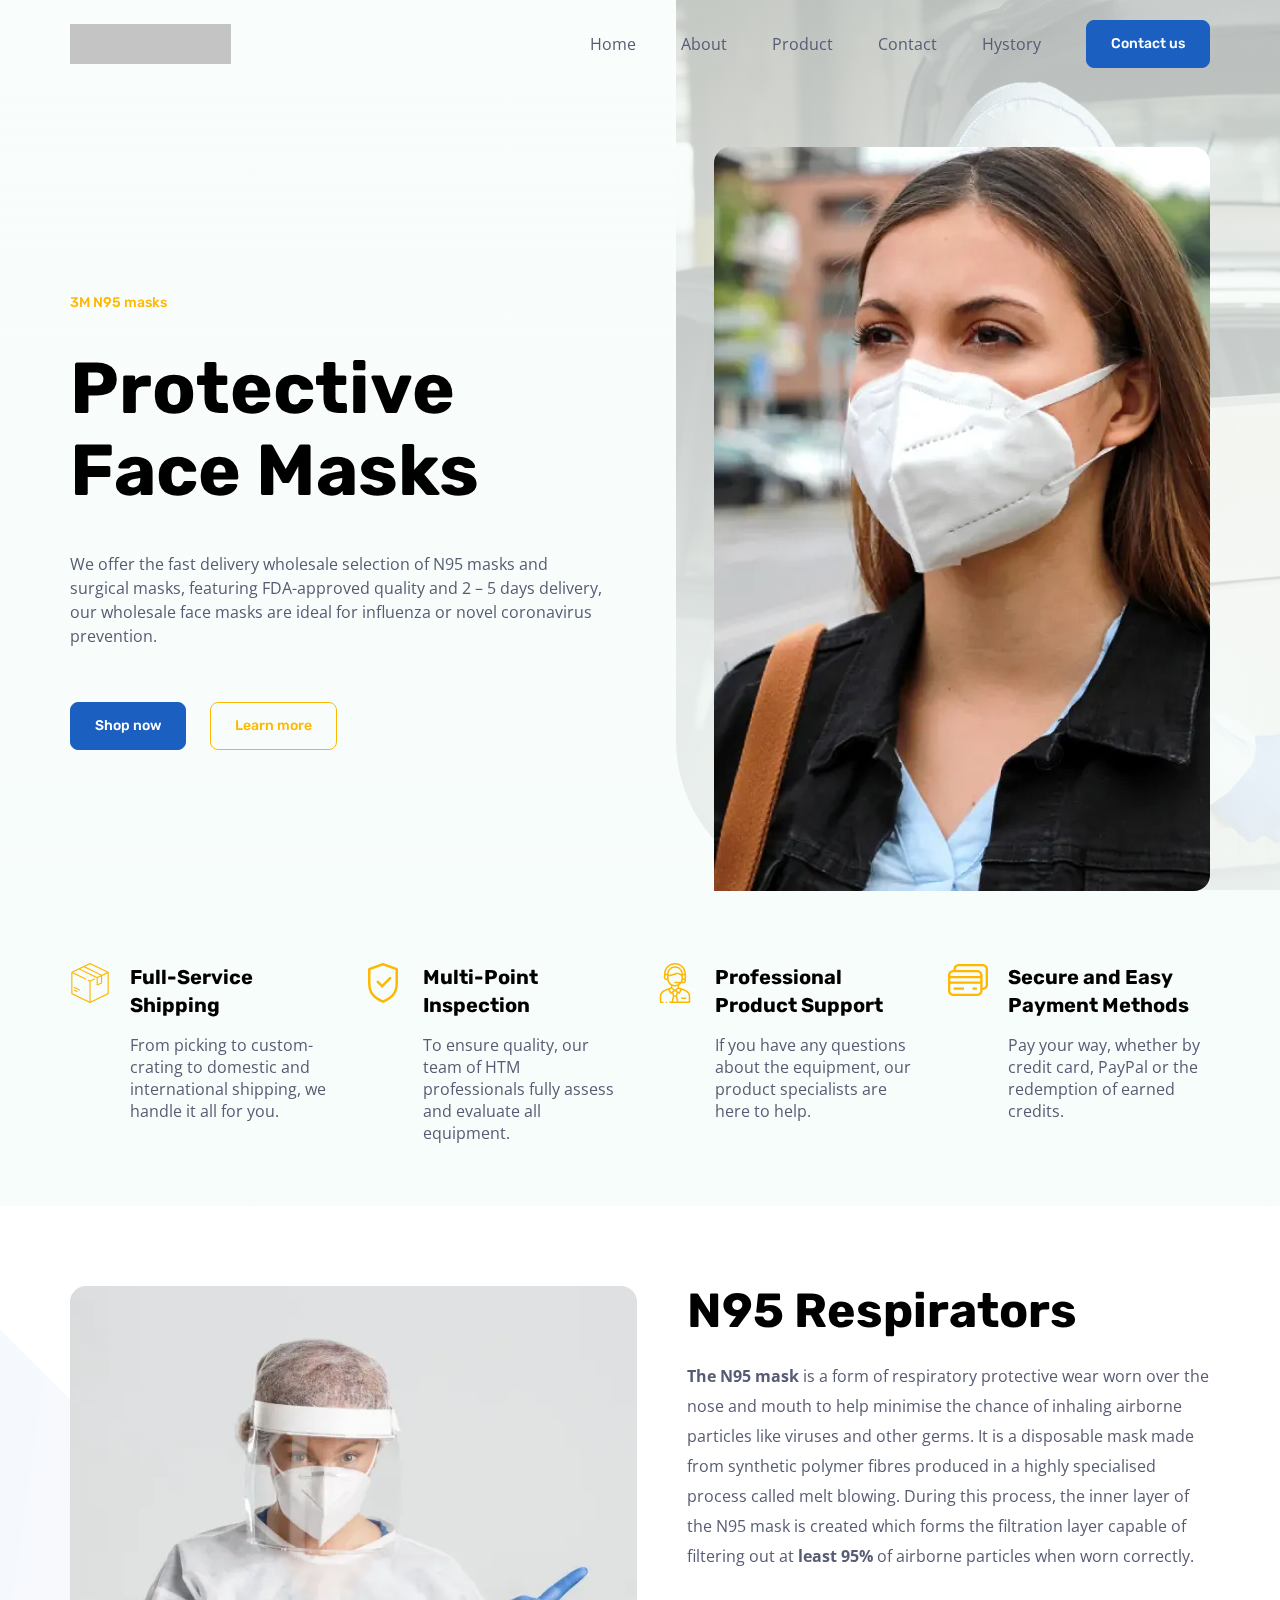
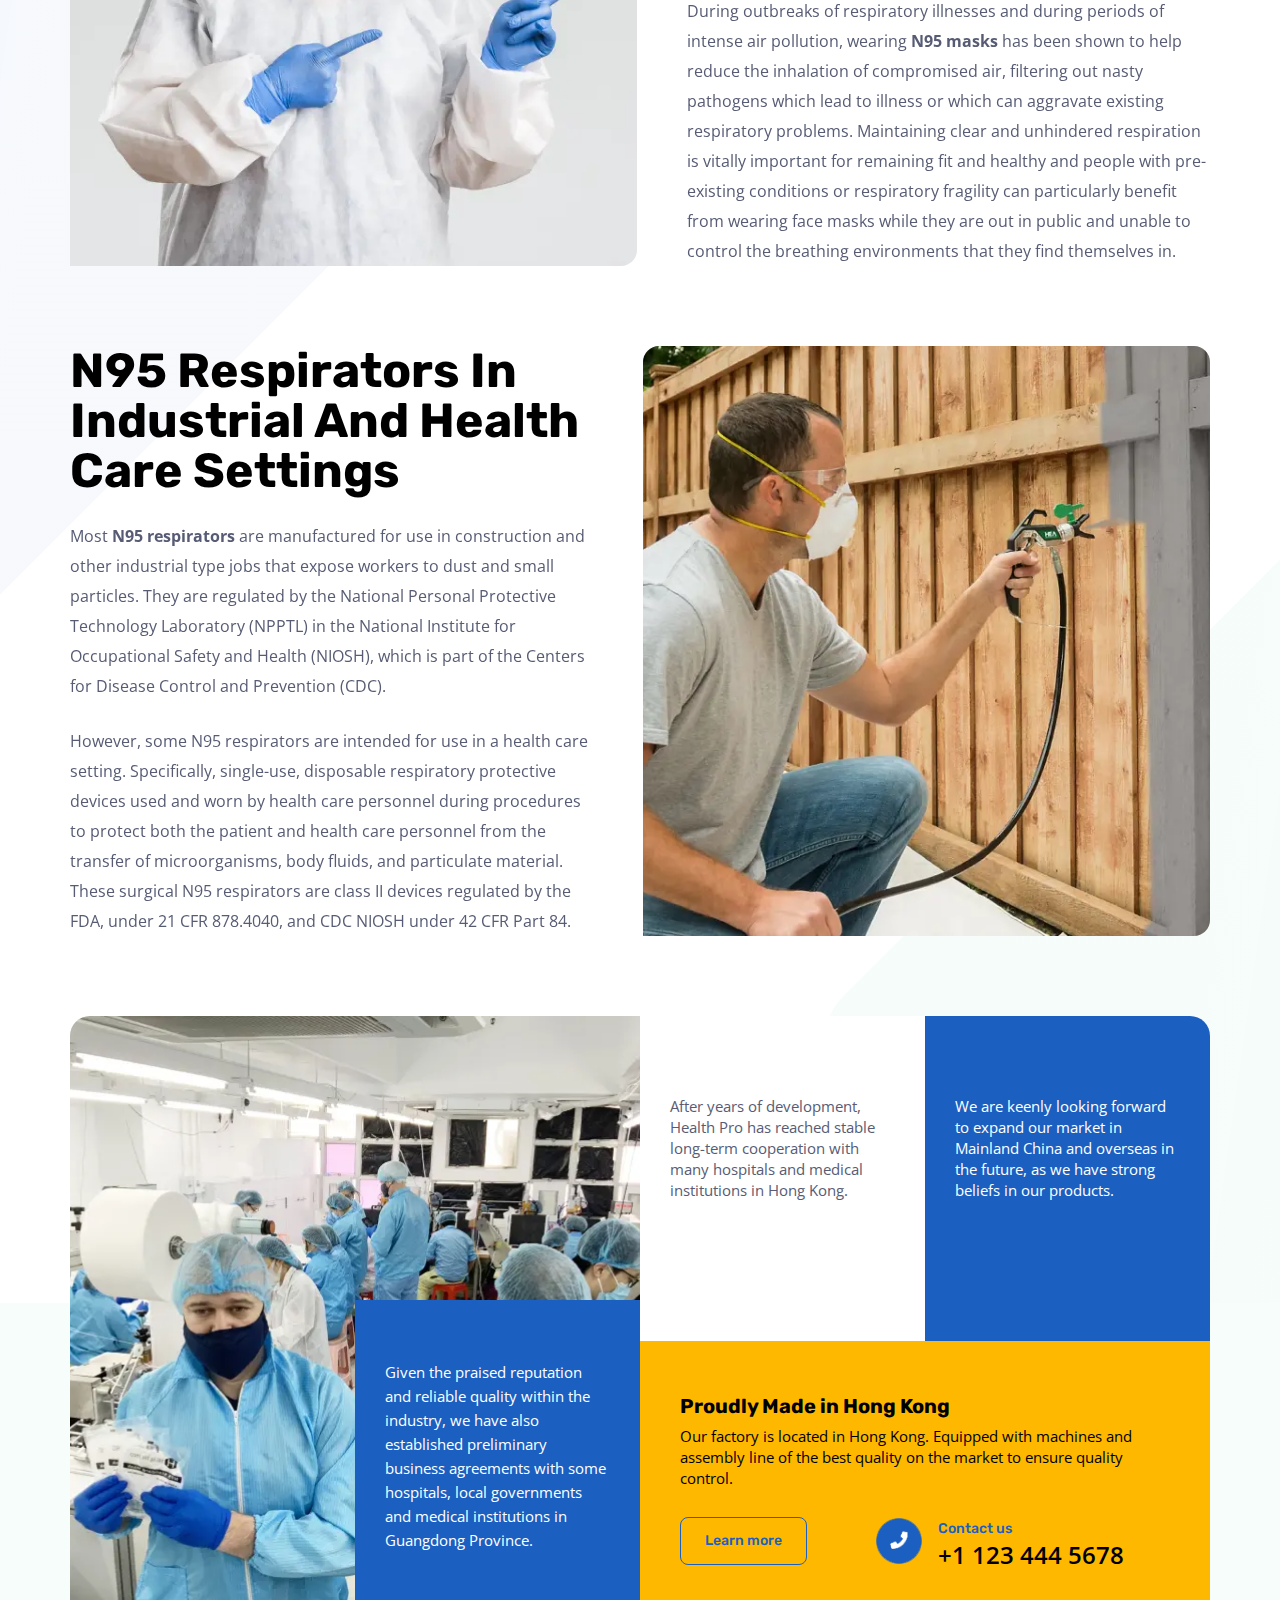
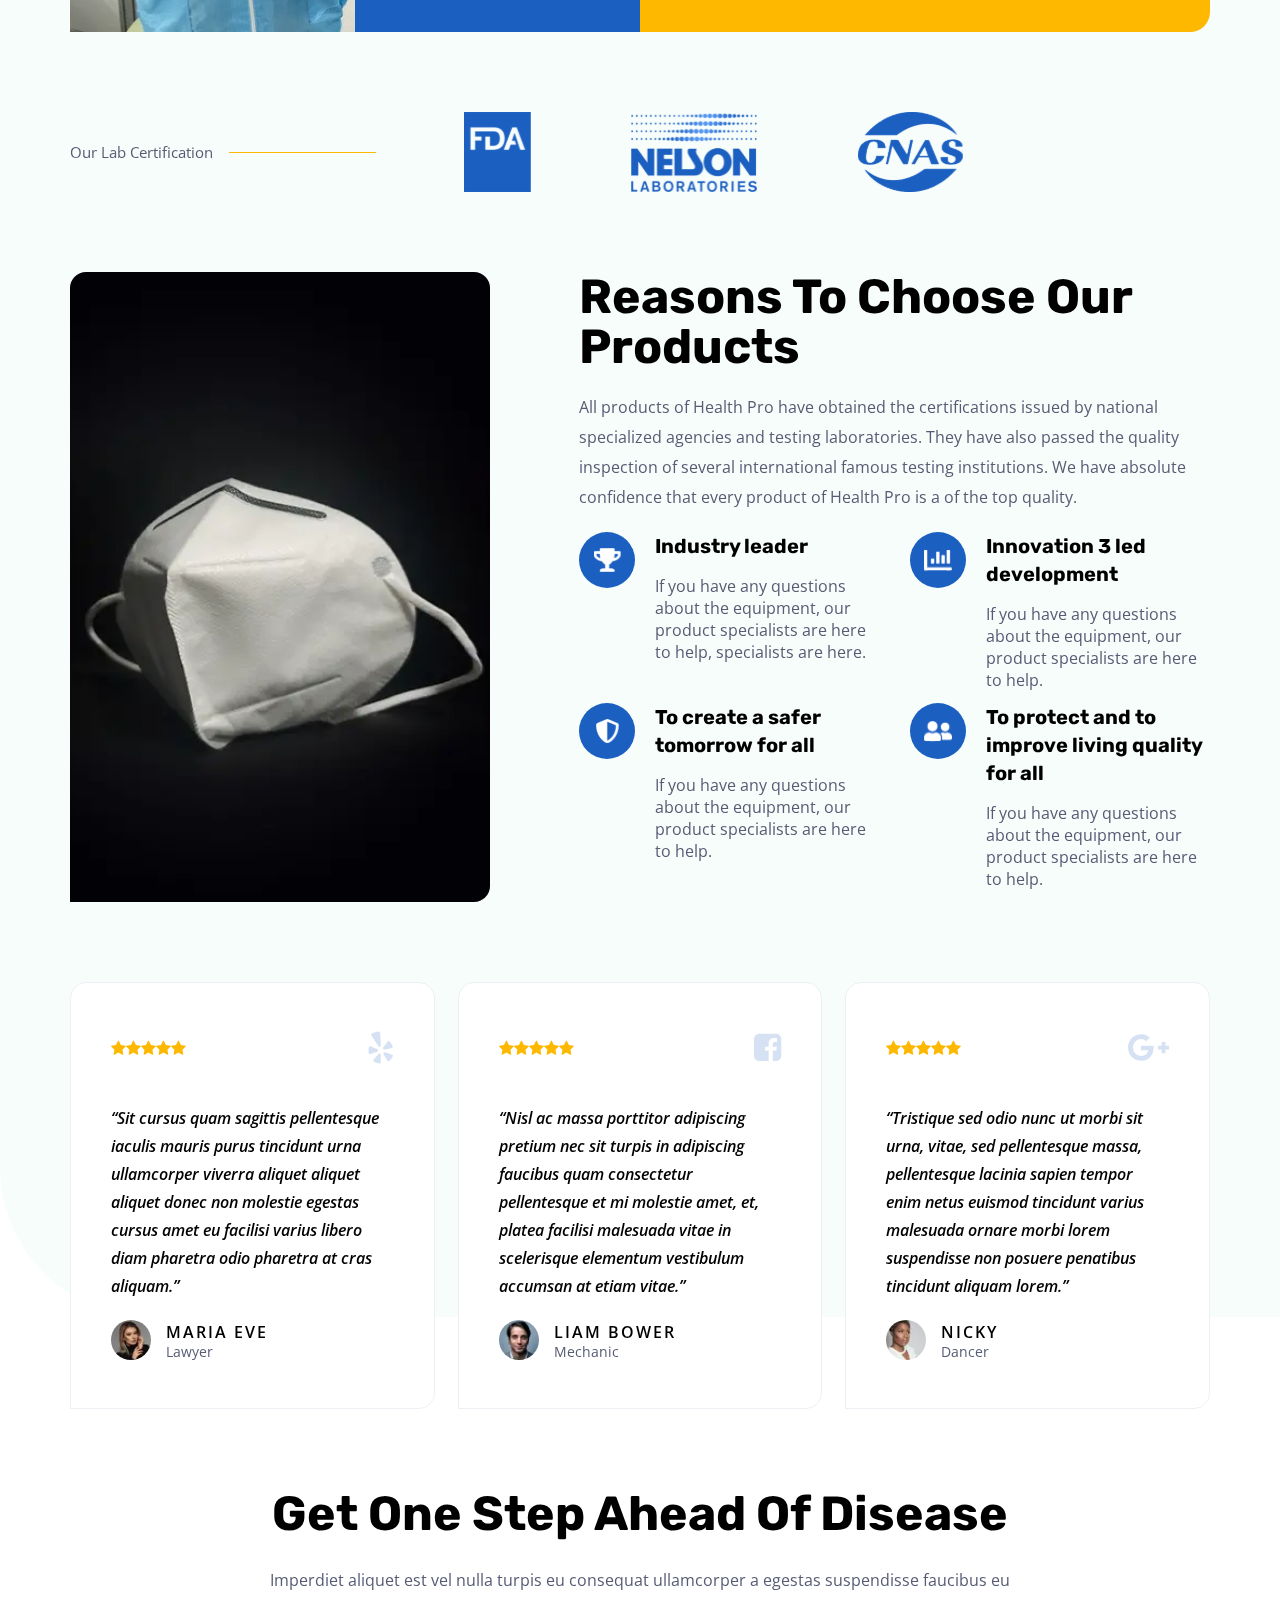
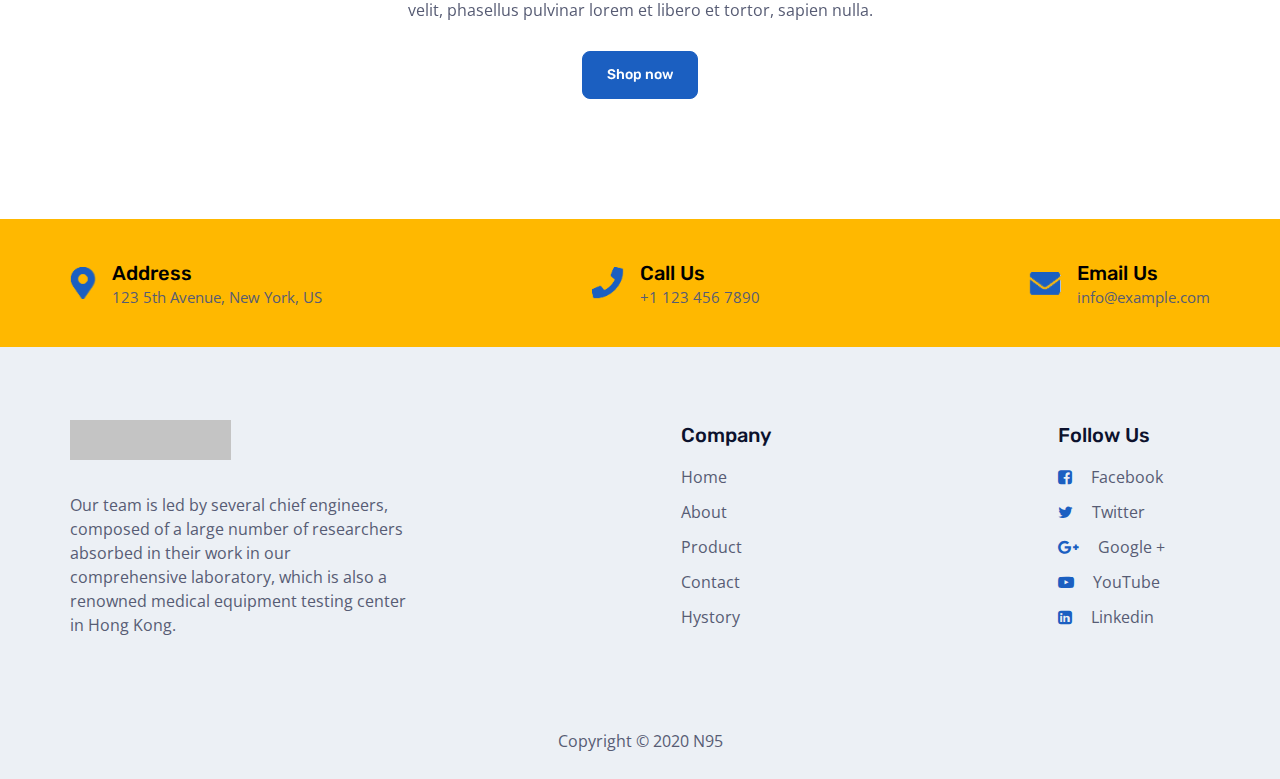
==== index.html @ a84485e1 "add all file" ====
<!DOCTYPE html>
<html lang="ru">

<head>
	<title>Home</title>
	<meta charset="UTF-8">
	<meta name="format-detection" content="telephone=no">
	<!-- <style>body{opacity: 0;}</style> -->
	<link rel="stylesheet" href="css/style.min.css?_v=20220704110202">
	<link rel='stylesheet' href='https://cdnjs.cloudflare.com/ajax/libs/font-awesome/4.7.0/css/font-awesome.min.css?_v=20220704110202'>
	<!-- <meta name="robots" content="noindex, nofollow"> -->
	<meta name="viewport" content="width=device-width, initial-scale=1.0">
</head>


<body>
	<div class="wrapper">
		<header class="header">
			<div class="header__container">
				<nav class="header__nav">
					<a href="#" class="header__logo">
						<img src="img/header-block/logo.svg" alt="Mask Logo">
					</a>

					<div class="header__menu menu">
						<div class="menu__body ">
							<ul class="menu__list">
								<li class="menu__item">
									<a href="index.html" class="menu__link menu__link">Home</a>
								</li>
								<li class="menu__item">
									<a href="about.html" class="menu__link">About</a>
								</li>
								<li class="menu__item">
									<a href="#" class="menu__link">Product</a>
								</li>
								<li class="menu__item">
									<a href="contact.html" class="menu__link">Contact</a>
								</li>
								<li class="menu__item">
									<a href="#" class="menu__link">Hystory</a>
								</li>
							</ul>
						</div>
					</div>

					<div class="header__button">
						<a href="" class="button">Contact us</a>
						<a class="icon-menu"><span></span></a>
					</div>
				</nav>
			</div>
		</header>
		<main class="page">
			<section class="page__main main">
				<div class="main__container">
					<div class="main__body">
						<div class="main__content">
							<h2 class="main__subtitle">3M N95 masks</h2>
							<h1 class="main__title">Protective Face Masks</h1>
							<p class="main__text">
								We offer the fast delivery wholesale selection of N95 masks and surgical masks, featuring
								FDA-approved quality and 2 – 5 days delivery, our wholesale face masks are ideal for influenza or
								novel coronavirus prevention.
							</p>
							<div class="main__actions actions-main">
								<a href="#" class="actions-main__button button">Shop now</a>
								<a href="#" class="actions-main__button button button_yellow">Learn more</a>
							</div>
						</div>
						<div class="main__decor">
							<div class="main__image">
								<picture><source srcset="img/main-block/main-decor.webp" type="image/webp"><img src="img/main-block/main-decor.png" alt="Main decor"></picture>
							</div>
						</div>

						<div class="main__bg">
							<div class="main__bg_container">
								<picture><source srcset="img/main-block/delivery_of_goods.webp" type="image/webp"><img src="img/main-block/delivery_of_goods.png" alt="Delivery of goods"></picture>
							</div>

						</div>
					</div>

					<div class="main__advantage advantage">
						<div class="advantage__item">
							<div class="advantage__icon">
								<img src="img/main-block/box.svg" alt="icon box">
							</div>
							<div class="advantage__content">
								<h3 class="advantage__title">Full-Service Shipping</h3>
								<p class="advantage__text">
									From picking to custom-crating to domestic and international shipping, we handle it all for you.
								</p>
							</div>
						</div>
						<div class="advantage__item">
							<div class="advantage__icon">
								<img src="img/main-block/checked.svg" alt="icon checked">
							</div>
							<div class="advantage__content">
								<h3 class="advantage__title">Multi-Point Inspection</h3>
								<p class="advantage__text">
									To ensure quality, our team of HTM professionals fully assess and evaluate all equipment.
								</p>
							</div>
						</div>
						<div class="advantage__item">
							<div class="advantage__icon">
								<img src="img/main-block/operator.svg" alt="icon operator">
							</div>
							<div class="advantage__content">
								<h3 class="advantage__title">Professional Product Support</h3>
								<p class="advantage__text">
									If you have any questions about the equipment, our product specialists are here to help.
								</p>
							</div>
						</div>
						<div class="advantage__item">
							<div class="advantage__icon">
								<img src="img/main-block/cards.svg" alt="icon cards">
							</div>
							<div class="advantage__content">
								<h3 class="advantage__title">Secure and Easy Payment Methods</h3>
								<p class="advantage__text">
									Pay your way, whether by credit card, PayPal or the redemption of earned credits.
								</p>
							</div>
						</div>
					</div>
				</div>
			</section>

			<section class="page__about about">
				<div class="about__container">
					<div class="about__item">
						<div class="about__image">
							<picture><source srcset="img/about-block/medical.webp" type="image/webp"><img src="img/about-block/medical.png" alt="Medical photo"></picture>
						</div>
						<div class="about__content">
							<h3 class="about__content_title">N95 Respirators</h3>
							<p class="about__content_text">
								<span>The N95 mask</span> is a form of respiratory protective wear worn over
								the nose and mouth to help minimise the chance of inhaling airborne
								particles like viruses and other germs. It is a disposable mask made
								from synthetic polymer fibres produced in a highly specialised process
								called melt blowing. During this process, the inner layer of the N95 mask
								is created which forms the filtration layer capable of filtering out at
								<span>least 95%</span> of airborne particles when worn correctly.
							</p>
							<p class="about__content_text">
								During outbreaks of respiratory illnesses and during periods of intense air
								pollution, wearing <span>N95 masks</span> has been shown to help reduce the inhalation of
								compromised air, filtering out nasty pathogens which lead to illness or which
								can aggravate existing respiratory problems. Maintaining clear and unhindered
								respiration is vitally important for remaining fit and healthy and people with
								pre-existing conditions or respiratory fragility can particularly benefit from
								wearing face masks while they are out in public and unable to control the breathing
								environments that they find themselves in.
							</p>
						</div>
					</div>
					<div class="about__item">
						<div class="about__content">
							<h3 class="about__content_title">N95 Respirators In Industrial And Health Care Settings</h3>
							<p class="about__content_text">
								Most <span>N95 respirators</span> are manufactured for use in construction and other industrial type jobs
								that expose workers to dust and small particles. They are regulated by the National Personal
								Protective Technology Laboratory (NPPTL) in the National Institute for Occupational Safety and
								Health (NIOSH), which is part of the Centers for Disease Control and Prevention (CDC).
							</p>
							<p class="about__content_text">
								However, some N95 respirators are intended for use in a health care setting. Specifically,
								single-use, disposable respiratory protective devices used and worn by health care personnel
								during procedures to protect both the patient and health care personnel from the transfer
								of microorganisms, body fluids, and particulate material. These surgical N95 respirators are
								class II devices regulated by the FDA, under 21 CFR 878.4040, and CDC NIOSH under 42 CFR Part 84.
							</p>
						</div>

						<div class="about__image about__image_bottom">
							<picture><source srcset="img/about-block/workes.webp" type="image/webp"><img src="img/about-block/workes.png" alt="Workes photo"></picture>
						</div>
					</div>
				</div>
			</section>

			<section class="page__info info">
				<div class="info__container">
					<div class="info__item">
						<div class="info__image">
							<picture><source srcset="img/info-block/factory.webp" type="image/webp"><img src="img/info-block/factory.png" alt="Factory photo"></picture>
						</div>

						<div class="info__content">
							<div class="info__development">
								<p class="info__text">
									After years of development, Health Pro has
									reached stable long-term cooperation with many
									hospitals and medical institutions in Hong Kong.
								</p>
								<p class="info__text">
									We are keenly looking forward to expand our market
									in Mainland China and overseas in the future, as we
									have strong beliefs in our products.
								</p>
							</div>

							<div class="info__located">
								<div class="info__factory">
									<h3 class="info__title">Proudly Made in Hong Kong</h3>
									<p class="info__text">
										Our factory is located in Hong Kong.
										Equipped with machines and assembly line of the best
										quality on the market to ensure quality control.
									</p>
								</div>

								<div class="info__actions">
									<div class="info__button">
										<a href="#" class="button button_blue">Learn more</a>
									</div>

									<div class="info__contact contact">
										<div class="contact__item">
											<div class="contact__icon">
												<img src="img/info-block/phone.svg" alt="phone icon">
											</div>
											<div class="contact__content">
												<p class="info__contact_title contact__title">Contact us</p>
												<p class="info__contact_data contact__data">+1 123 444 5678</p>
											</div>
										</div>
									</div>
								</div>
							</div>
						</div>
					</div>
				</div>
			</section>

			<section class="page__certification certification">
				<div class="certification__container">
					<div class="certification__content">
						<p class="certification__text">Our Lab Certification</p>
						<div class="certification__image">
							<img src="img/certification-block/line.svg" alt="icon line">
						</div>
					</div>

					<div class="certification__icon">
						<div class="certification__image">
							<img src="img/certification-block/fda.svg" alt="icon fda">
						</div>
						<div class="certification__image">
							<img src="img/certification-block/nelson.svg" alt="icon nelson">
						</div>
						<div class="certification__image">
							<img src="img/certification-block/cnas.svg" alt="icon cnas">
						</div>
					</div>

				</div>
			</section>

			<section class="page__reasons reasons">
				<div class="reasons__container">
					<div class="reasons__image">
						<picture><source srcset="img/reasons-block/mask.webp" type="image/webp"><img src="img/reasons-block/mask.png" alt="icon mask"></picture>
					</div>
					<div class="reasons__content">
						<h3 class="reasons__title">Reasons To Choose Our Products</h3>
						<p class="reasons__text">
							All products of Health Pro have obtained the certifications issued
							by national specialized agencies and testing laboratories.
							They have also passed the quality inspection of several international famous testing institutions.
							We have absolute confidence that every product of Health Pro is a of the top quality.
						</p>

						<div class="reasons__advantage advantage">
							<div class="advantage__item">
								<div class="advantage__icon">
									<img src="img/reasons-block/leader.svg" alt="icon leader">
								</div>
								<div class="advantage__content">
									<h3 class="advantage__title">Industry leader</h3>
									<p class="advantage__text">
										If you have any questions about the equipment, our product specialists are here to help, specialists are here.
									</p>
								</div>
							</div>
							<div class="advantage__item">
								<div class="advantage__icon">
									<img src="img/reasons-block/innovation.svg" alt="icon innovation">
								</div>
								<div class="advantage__content">
									<h3 class="advantage__title">Innovation 3 led development</h3>
									<p class="advantage__text">
										If you have any questions about the equipment, our product specialists are here to help.
									</p>
								</div>
							</div>
							<div class="advantage__item">
								<div class="advantage__icon">
									<img src="img/reasons-block/safer.svg" alt="icon safer">
								</div>
								<div class="advantage__content">
									<h3 class="advantage__title">To create a safer tomorrow for all</h3>
									<p class="advantage__text">
										If you have any questions about the equipment, our product specialists are here to help.
									</p>
								</div>
							</div>
							<div class="advantage__item">
								<div class="advantage__icon">
									<img src="img/reasons-block/users.svg" alt="icon users">
								</div>
								<div class="advantage__content">
									<h3 class="advantage__title">To protect and to improve living quality for all</h3>
									<p class="advantage__text">
										If you have any questions about the equipment, our product specialists are here to help.
									</p>
								</div>
							</div>
						</div>
					</div>
				</div>
			</section>

			<section class="page__reviews reviews">
				<div class="reviews__container">
					<div class="reviews__item">
						<div class="reviews__header">
							<ul class="reviews__rating">
								<li><i class="fa fa-star" aria-hidden="true"></i></li>
								<li><i class="fa fa-star" aria-hidden="true"></i></li>
								<li><i class="fa fa-star" aria-hidden="true"></i></li>
								<li><i class="fa fa-star" aria-hidden="true"></i></li>
								<li><i class="fa fa-star" aria-hidden="true"></i></li>
							</ul>
							<div class="reviews__icon">
								<i class="fa fa-yelp" aria-hidden="true"></i>
							</div>
						</div>
						<div class="reviews__body">
							<p class="reviews__text">
								“Sit cursus quam sagittis pellentesque iaculis mauris purus
								tincidunt urna ullamcorper viverra aliquet aliquet aliquet donec
								non molestie egestas cursus amet eu facilisi varius libero diam pharetra
								odio pharetra at cras aliquam.”
							</p>
						</div>
						<div class="reviews__footer">
							<div class="reviews__image">
								<picture><source srcset="img/reviews-block/woman1.webp" type="image/webp"><img src="img/reviews-block/woman1.jpg" alt="icon user"></picture>
							</div>
							<div class="reviews__data">
								<h3 class="reviews__username">MARIA EVE</h3>
								<p class="reviews__position">Lawyer</p>
							</div>
						</div>
					</div>
					<div class="reviews__item">
						<div class="reviews__header">
							<ul class="reviews__rating">
								<li><i class="fa fa-star" aria-hidden="true"></i></li>
								<li><i class="fa fa-star" aria-hidden="true"></i></li>
								<li><i class="fa fa-star" aria-hidden="true"></i></li>
								<li><i class="fa fa-star" aria-hidden="true"></i></li>
								<li><i class="fa fa-star" aria-hidden="true"></i></li>
							</ul>
							<div class="reviews__icon">
								<i class="fa fa-facebook-square" aria-hidden="true"></i>
							</div>
						</div>
						<div class="reviews__body">
							<p class="reviews__text">
								“Nisl ac massa porttitor adipiscing pretium nec sit turpis in
								adipiscing faucibus quam consectetur pellentesque et mi molestie amet, et,
								platea facilisi malesuada vitae in scelerisque elementum vestibulum accumsan at etiam vitae.”
							</p>
						</div>
						<div class="reviews__footer">
							<div class="reviews__image">
								<picture><source srcset="img/reviews-block/man.webp" type="image/webp"><img src="img/reviews-block/man.jpg" alt="icon user"></picture>
							</div>
							<div class="reviews__data">
								<h3 class="reviews__username">LIAM BOWER</h3>
								<p class="reviews__position">Mechanic</p>
							</div>
						</div>
					</div>
					<div class="reviews__item">
						<div class="reviews__header">
							<ul class="reviews__rating">
								<li><i class="fa fa-star" aria-hidden="true"></i></li>
								<li><i class="fa fa-star" aria-hidden="true"></i></li>
								<li><i class="fa fa-star" aria-hidden="true"></i></li>
								<li><i class="fa fa-star" aria-hidden="true"></i></li>
								<li><i class="fa fa-star" aria-hidden="true"></i></li>
							</ul>
							<div class="reviews__icon">
								<i class="fa fa-google-plus" aria-hidden="true"></i>
							</div>
						</div>
						<div class="reviews__body">
							<p class="reviews__text">
								“Tristique sed odio nunc ut morbi sit urna, vitae, sed pellentesque massa,
								pellentesque lacinia sapien tempor enim netus euismod tincidunt varius malesuada ornare morbi
								lorem suspendisse non posuere penatibus tincidunt aliquam lorem.”
							</p>
						</div>
						<div class="reviews__footer">
							<div class="reviews__image">
								<picture><source srcset="img/reviews-block/woman2.webp" type="image/webp"><img src="img/reviews-block/woman2.jpg" alt="icon user"></picture>
							</div>
							<div class="reviews__data">
								<h3 class="reviews__username">NICKY</h3>
								<p class="reviews__position">Dancer</p>
							</div>
						</div>
					</div>
				</div>
			</section>

			<section class="page__onestap onestap">
				<div class="onestap__container">
					<h3 class="onestap__title">Get One Step Ahead Of Disease</h3>
					<p class="onestap__text">
						Imperdiet aliquet est vel nulla turpis eu consequat ullamcorper a egestas
						suspendisse faucibus eu velit, phasellus pulvinar lorem et libero et tortor, sapien nulla.
					</p>
					<div class="onestap__actions">
						<a href="#" class="onestap__button button">Shop now</a>
					</div>
				</div>
			</section>
		</main>
		<footer class="footer">
			<div class="footer__contact contact">
				<div class="contact__container">
					<div class="contact__item">
						<div class="contact__icon">
							<img src="img/footer-block/location.svg" alt="location icon">
						</div>
						<div class="contact__content">
							<p class="contact__title">Address</p>
							<p class="contact__data">123 5th Avenue, New York, US</p>
						</div>
					</div>
					<div class="contact__item">
						<div class="contact__icon">
							<img src="img/footer-block/phone2.svg" alt="phone icon">
						</div>
						<div class="contact__content">
							<p class="contact__title">Call Us</p>
							<p class="contact__data">+1 123 456 7890</p>
						</div>
					</div>
					<div class="contact__item">
						<div class="contact__icon">
							<img src="img/footer-block/mail.svg" alt="mail icon">
						</div>
						<div class="contact__content">
							<p class="contact__title">Email Us</p>
							<p class="contact__data">info@example.com</p>
						</div>
					</div>
				</div>
			</div>
			<div class="footer__container">
				<div class="footer__content">
					<a href="#" class="footer__logo">
						<img src="img/footer-block/footerlogo.svg" alt="Mask Logo">
					</a>
					<p class="footer__text">
						Our team is led by several chief engineers, composed of a large number of researchers
						absorbed in their work in our comprehensive laboratory, which is also a renowned medical
						equipment testing center in Hong Kong.
					</p>
				</div>
				<div class="footer__company">
					<h3 class="footer__title">Company</h3>
					<div class="footer__menu menu">
						<ul class="footer__menu_list menu__list">
							<li class="footer__menu_item menu__item">
								<a href="index.html" class="footer__menu_link menu__link ">Home</a>
							</li>
							<li class="footer__menu_item menu__item">
								<a href="about.html" class="footer__menu_link menu__link">About</a>
							</li>
							<li class="footer__menu_item menu__item">
								<a href="#" class="footer__menu_link menu__link">Product</a>
							</li>
							<li class="footer__menu_item menu__item">
								<a href="contact.html" class="footer__menu_link menu__link">Contact</a>
							</li>
							<li class="footer__menu_item menu__item">
								<a href="#" class="footer__menu_link menu__link">Hystory</a>
							</li>
						</ul>
					</div>
				</div>
				<div class="footer__followus">
					<h3 class="footer__title">Follow Us</h3>
					<div class="footer__menu menu">
						<ul class="footer__menu_list menu__list">
							<li class="footer__menu_item menu__item">
								<a href="#" class="footer__social_link menu__link ">
									<i class="footer__icon fa fa-facebook-square" aria-hidden="true"></i>
									Facebook
								</a>
							</li>
							<li class="footer__menu_item menu__item">
								<a href="#" class="footer__social_link menu__link">
									<i class="footer__icon fa fa-twitter" aria-hidden="true"></i>
									Twitter
								</a>
							</li>
							<li class="footer__menu_item menu__item">
								<a href="#" class="footer__social_link menu__link">
									<i class="footer__icon fa fa-google-plus" aria-hidden="true"></i>
									Google +
								</a>
							</li>
							<li class="footer__menu_item menu__item">
								<a href="#" class="footer__social_link menu__link">
									<i class="footer__icon fa fa-youtube-play" aria-hidden="true"></i>
									YouTube
								</a>
							</li>
							<li class="footer__menu_item menu__item">
								<a href="#" class="footer__social_link menu__link">
									<i class="footer__icon fa fa-linkedin-square" aria-hidden="true"></i>
									Linkedin
								</a>
							</li>
						</ul>
					</div>
				</div>
			</div>
			<div class="footer__copyright">
				<p>
					Copyright © 2020 N95
				</p>
			</div>
		</footer>
	</div>
	<script src="js/app.min.js?_v=20220704110202"></script>
</body>

</html>
---- css/style.min.css ----
@charset "UTF-8";@import url('https://fonts.googleapis.com/css2?family=Rubik:wght@400; 500;700&display=swap');@import url(https://fonts.googleapis.com/css2?family=Open+Sans:ital,wght@0,300;0,400;0,600;0,700;1,300&display=swap);*{padding:0;margin:0;border:0}*,:after,:before{-webkit-box-sizing:border-box;box-sizing:border-box}body,html{height:100%;min-width:320px}body{color:#575c74;line-height:1;font-family:"Open Sans",sans-serif;font-size:1rem;-ms-text-size-adjust:100%;-moz-text-size-adjust:100%;-webkit-text-size-adjust:100%;-webkit-font-smoothing:antialiased;-moz-osx-font-smoothing:grayscale}button,input,textarea{font-family:"Open Sans",sans-serif;font-size:inherit}button{cursor:pointer;color:inherit;background-color:inherit}a{color:inherit}a:link,a:visited{text-decoration:none}a:hover{text-decoration:none}ul li{list-style:none}img{vertical-align:top}h1,h2,h3,h4,h5,h6{font-weight:inherit;font-size:inherit}.lock body{overflow:hidden;-ms-touch-action:none;touch-action:none}.wrapper{min-height:100%;display:-webkit-box;display:-ms-flexbox;display:flex;-webkit-box-orient:vertical;-webkit-box-direction:normal;-ms-flex-direction:column;flex-direction:column;overflow:hidden}.wrapper>main{-webkit-box-flex:1;-ms-flex:1 1 auto;flex:1 1 auto}.wrapper>*{min-width:0}[class*=__container]{max-width:71.25rem;-webkit-box-sizing:content-box;box-sizing:content-box;margin:0 auto;padding:0 .9375rem}[class*=__title]{font-family:Rubik,sans-serif;font-style:normal;font-weight:700;font-size:1.25rem;line-height:1.75rem;color:#000}[class*=-ibg]{position:relative}[class*=-ibg] img{position:absolute;width:100%;height:100%;top:0;left:0;-o-object-fit:cover;object-fit:cover}[class*=-ibg_contain] img{-o-object-fit:contain;object-fit:contain}.header{position:absolute;top:0;left:0;width:100%;z-index:50}.header__nav{margin-top:1.25rem;display:-webkit-box;display:-ms-flexbox;display:flex;-webkit-box-align:center;-ms-flex-align:center;align-items:center}.header__logo{margin-right:auto;height:2.5rem;width:10.0625rem;z-index:5}.header__logo:hover{cursor:pointer}.header__button{position:relative;z-index:5;display:-webkit-box;display:-ms-flexbox;display:flex;-webkit-box-pack:end;-ms-flex-pack:end;justify-content:flex-end;-webkit-box-align:center;-ms-flex-align:center;align-items:center}.menu__list{display:-webkit-box;display:-ms-flexbox;display:flex}.menu__item{margin-right:2.8125rem}.menu__link{font-style:normal;font-weight:400;line-height:30px;color:#575c74}.menu__link:hover{cursor:pointer;text-decoration:underline;color:#000}.menu__body{left:-100%}.button{display:inline-block;font-family:Rubik,sans-serif;font-weight:500;font-size:.875rem;line-height:30px;color:#fff;background-color:#1b5fc1;border:1px solid #1b5fc1;padding:.5rem 1.5rem;border-radius:.5rem;-webkit-transition:all .3s ease 0s;-o-transition:all .3s ease 0s;transition:all .3s ease 0s}.button:hover{cursor:pointer;background-color:rgba(27,96,193,.8392156863)}.button_yellow{background-color:transparent;color:#ffb800;border:1px solid #ffb800}.button_yellow:hover{cursor:pointer;color:#fff;background-color:#ffb800}.button_blue{background-color:transparent;color:#1b5fc1;border:1px solid #1b5fc1}.button_blue:hover{cursor:pointer;color:#fff;background-color:#1b5fc1}.icon-menu{display:none}.main{position:relative;padding-bottom:3.125rem}.main::before{content:"";top:0;position:absolute;width:100%;height:100%;background:-webkit-gradient(linear,left bottom,left top,from(#f7fdfb),to(rgba(247,253,251,.727)));background:-o-linear-gradient(bottom,#f7fdfb 0,rgba(247,253,251,.727) 100%);background:linear-gradient(to top,#f7fdfb 0,rgba(247,253,251,.727) 100%);z-index:-5}.main__bg{position:absolute;top:0;right:-480px;z-index:-6}.main__bg_container{position:relative;max-height:890px;border-radius:0 0 0 150px;overflow:hidden}.main__bg img{width:100%;height:100%;-o-object-fit:cover;object-fit:cover}.main__body{display:-webkit-box;display:-ms-flexbox;display:flex;-webkit-box-pack:justify;-ms-flex-pack:justify;justify-content:space-between;padding-top:9.1875rem;position:relative}.main__advantage{padding-top:4.5rem}.main__content{display:-webkit-box;display:-ms-flexbox;display:flex;-webkit-box-orient:vertical;-webkit-box-direction:normal;-ms-flex-direction:column;flex-direction:column;-webkit-box-pack:center;-ms-flex-pack:center;justify-content:center;-webkit-box-flex:0;-ms-flex:0 1 50%;flex:0 1 50%;max-width:35.3125rem}.main__decor{-webkit-box-flex:0;-ms-flex:0 1 50%;flex:0 1 50%}.main__subtitle{font-family:Rubik,sans-serif;font-style:normal;font-weight:500;font-size:.875rem;line-height:1.875rem;color:#ffb800;margin-bottom:30px}.main__title{font-size:4.5rem;line-height:5.125rem;margin-bottom:40px}.main__text{line-height:1.5rem;margin-bottom:54px;margin-right:1.5625rem}.main__actions a:not(:last-child){margin-right:1.25rem}.main__image{margin-left:auto;max-width:31rem;max-height:46.5rem}.main__image img{width:100%;height:100%;-o-object-fit:cover;object-fit:cover;border-radius:16px 16px 16px 0}.advantage{display:-ms-grid;display:grid;-ms-grid-columns:(1fr)[4];grid-template-columns:repeat(4,1fr);-webkit-column-gap:1.875rem;-moz-column-gap:1.875rem;column-gap:1.875rem}.advantage__item{display:-webkit-box;display:-ms-flexbox;display:flex}.advantage__content{padding:0 2px 12px 20px}.advantage__title{margin-bottom:.9375rem}.advantage__text{line-height:1.375rem}.about{padding-top:5rem}.about__container{position:relative}.about__container::before{content:"";left:-74.61%;top:-3.33%;position:absolute;width:1036px;height:1036px;background:-o-linear-gradient(306.81deg,rgba(27,95,193,.08) 12.91%,rgba(27,95,193,.04) 72.7%);background:linear-gradient(143.19deg,rgba(27,95,193,.08) 12.91%,rgba(27,95,193,.04) 72.7%);z-index:-5;background-blend-mode:multiply;mix-blend-mode:multiply;-webkit-transform:rotate(-45deg);-ms-transform:rotate(-45deg);transform:rotate(-45deg);border-radius:60px}.about__item{display:-webkit-box;display:-ms-flexbox;display:flex;gap:50px;-webkit-box-pack:justify;-ms-flex-pack:justify;justify-content:space-between;margin-bottom:5rem}.about__image{-webkit-box-flex:0;-ms-flex:0 1 52%;flex:0 1 52%;max-width:35.625rem}.about__image img{width:100%;height:100%;-o-object-fit:cover;object-fit:cover;-o-object-position:65% 35%;object-position:65% 35%;border-radius:16px 16px 16px 0}.about__image_bottom img{-o-object-position:35% 65%;object-position:35% 65%}.about__content{-webkit-box-flex:0;-ms-flex:0 1 48%;flex:0 1 48%}.about__content_title{font-family:Rubik,sans-serif;font-style:normal;font-weight:700;font-size:3rem;line-height:3.125rem;color:#000;margin-bottom:1.5625rem}.about__content_text{line-height:1.875rem}.about__content_text span{font-weight:700}.about__content_text:not(:last-child){margin-bottom:25px}.contact__container{display:-webkit-box;display:-ms-flexbox;display:flex;-webkit-box-pack:justify;-ms-flex-pack:justify;justify-content:space-between;-webkit-box-align:center;-ms-flex-align:center;align-items:center}.contact__item{display:-webkit-box;display:-ms-flexbox;display:flex;-webkit-box-align:center;-ms-flex-align:center;align-items:center}.contact__title{font-weight:500}.contact__content{margin-left:16px}.contact__data{font-size:.9375rem;line-height:1.25rem}.info{margin-bottom:5rem}.info__container{position:relative}.info__container::before{content:"";right:-70.61%;top:-80.33%;position:absolute;width:1036px;height:1036px;background:-o-linear-gradient(126.81deg,rgba(40,189,134,.08) 12.91%,rgba(40,189,134,.04) 72.7%);background:linear-gradient(323.19deg,rgba(40,189,134,.08) 12.91%,rgba(40,189,134,.04) 72.7%);z-index:-5;-webkit-transform:rotate(-45deg);-ms-transform:rotate(-45deg);transform:rotate(-45deg);border-radius:60px}.info__item{display:-ms-grid;display:grid;-ms-grid-columns:(1fr)[2];grid-template-columns:repeat(2,1fr);border-radius:20px 20px 20px 0;overflow:hidden}.info__image{position:relative;max-width:570px}.info__image img{width:100%;height:100%;-o-object-fit:cover;object-fit:cover}.info__image::before{content:"Given the praised reputation and reliable quality within the industry, we have also established preliminary business agreements with some hospitals, local governments and medical institutions in Guangdong Province.";right:0;bottom:0;position:absolute;max-width:50%;background-color:#1b5fc1;padding:60px 30px 80px;color:#fff;font-size:.9375rem;line-height:1.5rem;font-family:"Open Sans",sans-serif;font-style:normal;font-weight:400;z-index:2}.info__content{display:-ms-grid;display:grid;-ms-grid-rows:(auto)[2];grid-template-rows:repeat(2,auto)}.info__development{display:-ms-grid;display:grid;-ms-grid-columns:(1fr)[2];grid-template-columns:repeat(2,1fr)}.info__development p{background-color:#fff;padding:80px 30px 140px}.info__development p:last-child{background-color:#1b5fc1;color:#fff}.info__located{display:-ms-grid;display:grid;-ms-grid-rows:(1fr)[2];grid-template-rows:repeat(2,1fr);background-color:#ffb800;padding:45px 40px 40px}.info__actions{display:-ms-grid;display:grid;-ms-grid-columns:(40% 60%)[2];grid-template-columns:repeat(2,40% 60%)}.info__factory{color:#000}.info__title{line-height:2.5rem}.info__button{display:-webkit-box;display:-ms-flexbox;display:flex;-webkit-box-align:center;-ms-flex-align:center;align-items:center}.info__text{font-size:.9375rem;line-height:1.3125rem}.info__contact{display:-webkit-box;display:-ms-flexbox;display:flex}.info__contact_title{color:#1b5fc1;font-size:14px}.info__contact_data{color:#000;font-weight:600;font-size:24px;line-height:1.5rem}.certification{margin-bottom:5rem}.certification__container{display:-webkit-box;display:-ms-flexbox;display:flex;-webkit-box-align:center;-ms-flex-align:center;align-items:center}.certification__content{display:-webkit-box;display:-ms-flexbox;display:flex;-webkit-box-align:center;-ms-flex-align:center;align-items:center;margin-right:88px}.certification__icon{display:-webkit-box;display:-ms-flexbox;display:flex;-webkit-box-align:center;-ms-flex-align:center;align-items:center}.certification__icon .certification__image:not(:last-child){margin-right:100px}.certification__image{display:-webkit-box;display:-ms-flexbox;display:flex}.certification__image img{width:100%;height:100%;-o-object-fit:cover;object-fit:cover}.certification__text{font-size:.9375rem;line-height:1.5rem;margin-right:16px}.reasons{margin-bottom:5rem;position:relative}.reasons::before{content:"";right:0;top:-90.33%;position:absolute;width:100%;height:1614px;background-color:#f7fdfb;z-index:-5;border-radius:0 0 0 150px}.reasons__container{display:-webkit-box;display:-ms-flexbox;display:flex;gap:89px}.reasons__image{position:relative;-webkit-box-flex:0;-ms-flex:0 1 40%;flex:0 1 40%;border-radius:16px 16px 16px 0;overflow:hidden;max-width:630px}.reasons__image img{position:absolute;width:100%;height:100%;-o-object-fit:cover;object-fit:cover;-o-object-position:90% 10%;object-position:90% 10%}.reasons__advantage{-ms-grid-columns:(1fr)[2];grid-template-columns:repeat(2,1fr)}.reasons__content{-webkit-box-flex:0;-ms-flex:0 1 60%;flex:0 1 60%;display:-ms-grid;display:grid;row-gap:20px}.reasons__title{font-size:3rem;line-height:3.125rem}.reasons__text{line-height:1.875rem}.reviews{margin-bottom:5rem}.reviews__container{display:-webkit-box;display:-ms-flexbox;display:flex;-webkit-box-pack:justify;-ms-flex-pack:justify;justify-content:space-between}.reviews__item{-webkit-box-flex:0;-ms-flex:0 0 32%;flex:0 0 32%;background-color:#fff;padding:48px 40px;border-radius:16px 16px 16px 0;border:1px solid #ecf0f5;display:-webkit-box;display:-ms-flexbox;display:flex;-webkit-box-orient:vertical;-webkit-box-direction:normal;-ms-flex-direction:column;flex-direction:column;-webkit-box-pack:justify;-ms-flex-pack:justify;justify-content:space-between}.reviews__header{display:-webkit-box;display:-ms-flexbox;display:flex;-webkit-box-pack:justify;-ms-flex-pack:justify;justify-content:space-between;-webkit-box-align:center;-ms-flex-align:center;align-items:center;margin-bottom:40px}.reviews__rating{display:-webkit-box;display:-ms-flexbox;display:flex;color:#ffb800}.reviews__icon{color:rgba(27,95,193,.18);font-size:32px}.reviews__image{max-width:40px;max-height:40px;border-radius:50%;overflow:hidden;margin-right:15px}.reviews__image img{width:100%;height:100%;-o-object-fit:cover;object-fit:cover}.reviews__text{font-weight:600;color:#000;font-style:italic;line-height:1.75rem}.reviews__username{font-weight:600;text-transform:uppercase;letter-spacing:2px;line-height:1.5625rem;color:#000}.reviews__position{font-size:.875rem}.reviews__footer{margin-top:20px;display:-webkit-box;display:-ms-flexbox;display:flex}.onestap{margin-bottom:7.5rem}.onestap__container{max-width:750px;min-height:210px;display:-webkit-box;display:-ms-flexbox;display:flex;-webkit-box-pack:justify;-ms-flex-pack:justify;justify-content:space-between;-webkit-box-orient:vertical;-webkit-box-direction:normal;-ms-flex-direction:column;flex-direction:column;-webkit-box-align:center;-ms-flex-align:center;align-items:center}.onestap__title{text-align:center;font-size:3rem;line-height:3.125rem}.onestap__text{line-height:1.875rem;text-align:center}.head::before{content:"";top:0;position:absolute;width:100%;height:500px;background-color:#ecf0f5;z-index:-5;border-radius:0 0 150px 0}.head__body{display:-webkit-box;display:-ms-flexbox;display:flex;-webkit-box-pack:justify;-ms-flex-pack:justify;justify-content:space-between;padding-top:9.1875rem;position:relative}.head__content{display:-webkit-box;display:-ms-flexbox;display:flex;-webkit-box-orient:vertical;-webkit-box-direction:normal;-ms-flex-direction:column;flex-direction:column;-webkit-box-pack:center;-ms-flex-pack:center;justify-content:center;-webkit-box-flex:0;-ms-flex:0 1 50%;flex:0 1 50%;max-width:35.3125rem}.head__title{font-size:4.5rem;line-height:5.125rem;margin-bottom:40px}.head__text{line-height:1.5rem;margin-bottom:54px;margin-right:1.5625rem}.body__container{position:relative}.body__container::before{content:"";left:-74.61%;top:-83.33%;position:absolute;width:1036px;height:1036px;background:-o-linear-gradient(306.81deg,rgba(27,95,193,.08) 12.91%,rgba(27,95,193,.04) 72.7%);background:linear-gradient(143.19deg,rgba(27,95,193,.08) 12.91%,rgba(27,95,193,.04) 72.7%);z-index:-6;-webkit-transform:rotate(-45deg);-ms-transform:rotate(-45deg);transform:rotate(-45deg);border-radius:60px}.body__container::after{content:"";right:-74.61%;bottom:-69.33%;position:absolute;width:1036px;height:1036px;background:-o-linear-gradient(306.81deg,rgba(27,95,193,.08) 12.91%,rgba(27,95,193,.04) 72.7%);background:linear-gradient(143.19deg,rgba(27,95,193,.08) 12.91%,rgba(27,95,193,.04) 72.7%);z-index:-6;-webkit-transform:rotate(-45deg);-ms-transform:rotate(-45deg);transform:rotate(-45deg);border-radius:60px}.body__item{display:-webkit-box;display:-ms-flexbox;display:flex;gap:50px;-webkit-box-pack:justify;-ms-flex-pack:justify;justify-content:space-between;margin-bottom:6.1875rem}.body__image{-webkit-box-flex:0;-ms-flex:0 1 52%;flex:0 1 52%;max-width:35.625rem;-webkit-box-shadow:0 10px 15px rgba(27,95,193,.19);box-shadow:0 10px 15px rgba(27,95,193,.19);border-radius:16px 16px 16px 0;overflow:hidden}.body__image img{width:100%;height:100%;-o-object-fit:cover;object-fit:cover;-o-object-position:35% 65%;object-position:35% 65%}.body__content{-webkit-box-flex:0;-ms-flex:0 1 48%;flex:0 1 48%;padding-top:180px;padding-bottom:20px}.body__content_title{font-family:Rubik,sans-serif;font-style:normal;font-weight:700;font-size:3rem;line-height:3.125rem;color:#000;margin-bottom:1.5625rem}.body__content_text{line-height:1.875rem}.body__content_text span{font-weight:700}.body__content_text:not(:last-child){margin-bottom:25px}.wychooseus{position:relative}.wychooseus::before{content:"";left:0;top:0;position:absolute;width:100%;min-height:1010px;background-color:#f5fcfa;z-index:-5}.wychooseus__title{font-size:3rem;line-height:3.125rem;margin-bottom:2.3125rem}.wychooseus__container{padding-top:5.8125rem;margin-bottom:10.8125rem;display:-webkit-box;display:-ms-flexbox;display:flex;-webkit-box-orient:vertical;-webkit-box-direction:normal;-ms-flex-direction:column;flex-direction:column;-webkit-box-align:center;-ms-flex-align:center;align-items:center}.subscribe{background-color:#1b5fc1}.subscribe__container{height:264px;display:-webkit-box;display:-ms-flexbox;display:flex;-webkit-box-pack:justify;-ms-flex-pack:justify;justify-content:space-between;-webkit-box-align:center;-ms-flex-align:center;align-items:center;position:relative}.subscribe__container:after{position:absolute;content:"";right:-13%;bottom:-65%;width:360px;height:356px;background:url(img/subscribe-block/group.svg);background-repeat:no-repeat;z-index:1;background-blend-mode:multiply;mix-blend-mode:multiply}.subscribe__body{display:-webkit-box;display:-ms-flexbox;display:flex}.subscribe__content{margin-left:1.25rem;color:#fff}.subscribe__title{color:#fff;font-weight:500;font-size:24px;line-height:30px}.subscribe__text{line-height:20px;margin-right:5px}.subscribe__form{display:-webkit-box;display:-ms-flexbox;display:flex;height:64px;z-index:2}.subscribe__input{width:362px;margin-right:10px;padding:22px}.subscribe__button{background-color:#ffb800}.subscribe__button:hover{background-color:rgba(246,178,6,.945)}.sendmassage__item{display:-webkit-box;display:-ms-flexbox;display:flex;-ms-flex-wrap:wrap;flex-wrap:wrap;border-radius:20px 20px 20px 0;overflow:hidden}.sendmassage__content{-webkit-box-flex:0;-ms-flex:0 1 50%;flex:0 1 50%;background-color:#f4fafa;padding:50px;display:-webkit-box;display:-ms-flexbox;display:flex;-webkit-box-orient:vertical;-webkit-box-direction:normal;-ms-flex-direction:column;flex-direction:column;-webkit-box-pack:justify;-ms-flex-pack:justify;justify-content:space-between}.sendmassage__content_title{font-family:Rubik,sans-serif;font-style:normal;font-weight:700;font-size:3rem;line-height:3.125rem;color:#000;margin-bottom:1.5625rem}.sendmassage__content_text{line-height:1.875rem}.sendmassage__form{-webkit-box-flex:0;-ms-flex:0 0 70%;flex:0 0 70%;display:-webkit-box;display:-ms-flexbox;display:flex;-ms-flex-wrap:wrap;flex-wrap:wrap;-webkit-box-pack:justify;-ms-flex-pack:justify;justify-content:space-between;-webkit-box-align:center;-ms-flex-align:center;align-items:center}.sendmassage__label{-webkit-box-flex:0;-ms-flex:0 0 100%;flex:0 0 100%;display:-webkit-box;display:-ms-flexbox;display:flex;-ms-flex-wrap:wrap;flex-wrap:wrap;line-height:30px}.sendmassage__label span{color:red}.sendmassage__label_name{-webkit-box-flex:0;-ms-flex:0 0 45%;flex:0 0 45%}.sendmassage__input{width:100%;border:1px solid #eaeaea;min-height:50px;padding:0 10px}.sendmassage__input_message{min-height:120px;padding:10px;resize:none}.sendmassage__information{-webkit-box-flex:0;-ms-flex:0 1 50%;flex:0 1 50%;display:-webkit-box;display:-ms-flexbox;display:flex;-webkit-box-orient:vertical;-webkit-box-direction:normal;-ms-flex-direction:column;flex-direction:column;-ms-flex-wrap:wrap;flex-wrap:wrap}.sendmassage__contact{background-color:#ffb800;padding:0 40px;display:-webkit-box;display:-ms-flexbox;display:flex;-webkit-box-align:center;-ms-flex-align:center;align-items:center;min-height:240px;gap:65px}.sendmassage__contact_item{-webkit-box-orient:vertical;-webkit-box-direction:normal;-ms-flex-direction:column;flex-direction:column;-webkit-box-align:start;-ms-flex-align:start;align-items:flex-start;-webkit-box-pack:justify;-ms-flex-pack:justify;justify-content:space-between;min-height:111px}.sendmassage__contact_content{margin-left:0}.sendmassage__contact_title{color:#1b5fc1;font-weight:500;font-size:20px;line-height:24px}.sendmassage__contact_data{font-weight:400;font-size:1rem;line-height:1.5rem;color:#000}.sendmassage__adress{background-color:#1b5fc1;min-height:240px;display:-webkit-box;display:-ms-flexbox;display:flex;-webkit-box-align:center;-ms-flex-align:center;align-items:center;padding:0 40px}.sendmassage__image{min-height:410px;position:relative}.sendmassage__image img{position:absolute;width:100%;height:100%;-o-object-fit:cover;object-fit:cover}.location{display:-webkit-box;display:-ms-flexbox;display:flex;-webkit-box-orient:vertical;-webkit-box-direction:normal;-ms-flex-direction:column;flex-direction:column;-webkit-box-align:start;-ms-flex-align:start;align-items:flex-start;-webkit-box-pack:justify;-ms-flex-pack:justify;justify-content:space-between;min-height:126px}.location__title{color:#fff;font-weight:500;font-size:20px;line-height:24px}.location__data{color:#fff;font-weight:400;font-size:1rem;line-height:1.5rem}.map{margin-top:100px}.map__image{position:relative;width:100%;height:555px}.footer{background-color:#ecf0f5;z-index:3}.footer__contact{background-color:#ffb800;padding:40px 0}.footer__container{margin-top:4.5625rem;display:-webkit-box;display:-ms-flexbox;display:flex;-webkit-box-pack:justify;-ms-flex-pack:justify;justify-content:space-between}.footer__content{max-width:21.25rem}.footer__text{margin-top:2.0625rem;padding-bottom:3.125rem;line-height:1.5rem}.footer__title{font-family:Rubik,sans-serif;font-style:normal;font-weight:500;font-size:1.25rem;line-height:1.875rem;color:#0c122d;margin-bottom:12px}.footer__menu_list{-webkit-box-orient:vertical;-webkit-box-direction:normal;-ms-flex-direction:column;flex-direction:column}.footer__menu_link:hover,.footer__social_link:hover{color:#1b5fc1}.footer__menu_item{margin-bottom:5px}.footer__icon{color:#1b5fc1;margin-right:15px}.footer__icon:hover{text-decoration:none}.footer__copyright{display:-webkit-box;display:-ms-flexbox;display:flex;-webkit-box-pack:center;-ms-flex-pack:center;justify-content:center;-webkit-box-align:center;-ms-flex-align:center;align-items:center;margin-top:46px;margin-bottom:30px}@media (max-width:1077px){.main__text{margin-right:5rem}.head__text{margin-right:5rem}}@media (max-width:1062px){.advantage{-ms-grid-columns:(1fr)[2];grid-template-columns:repeat(2,1fr);row-gap:1.25rem}}@media (max-width:1007px){.info__located{padding:45px 30px 50px}}@media (max-width:630px){.advantage{-ms-grid-columns:(1fr)[1];grid-template-columns:repeat(1,1fr);row-gap:.9375rem;-webkit-column-gap:0;-moz-column-gap:0;column-gap:0}.advantage__title{margin-bottom:.3125rem}.reasons__advantage{-ms-grid-columns:(1fr)[1];grid-template-columns:repeat(1,1fr);row-gap:.9375rem;-webkit-column-gap:0;-moz-column-gap:0;column-gap:0}}@media (max-width:61.99875em){.menu__item{margin-right:2.1875rem}.main__bg{right:-513px}.main__bg_container{max-height:770px;border-radius:0 0 0 670px}.main__body{padding-top:7.5rem}.main__subtitle{margin-bottom:15px}.main__title{font-size:3rem;line-height:3.875rem;margin-bottom:25px;margin-right:5rem}.main__text{margin-bottom:25px}.about{padding-top:3.125rem}.about__item{-ms-flex-wrap:wrap;flex-wrap:wrap;gap:25px;margin-bottom:3.125rem}.about__image{-webkit-box-flex:0;-ms-flex:0 0 100%;flex:0 0 100%;max-width:100%}.about__image_bottom{-webkit-box-ordinal-group:0;-ms-flex-order:-1;order:-1}.about__content{-webkit-box-flex:0;-ms-flex:0 0 100%;flex:0 0 100%}.about__content_title{font-size:1.75rem;line-height:2.1875rem}.info{margin-bottom:3.125rem}.info__item{-ms-grid-columns:(1fr)[1];grid-template-columns:repeat(1,1fr)}.info__image{max-width:100%}.info__development p{padding:40px 15px}.info__development p:last-child{-webkit-box-ordinal-group:0;-ms-flex-order:-1;order:-1}.info__located{padding:25px 20px}.certification{margin-bottom:3.125rem}.certification__content{margin-right:40px}.certification__icon .certification__image:not(:last-child){margin-right:80px}.reasons{margin-bottom:3.125rem}.reasons__image{display:none}.reasons__content{-webkit-box-flex:0;-ms-flex:0 0 100%;flex:0 0 100%}.reasons__title{font-size:1.75rem;line-height:2.1875rem}.reviews{margin-bottom:3.125rem}.reviews__item{padding:28px 20px}.onestap{margin-bottom:5rem}.onestap__title{font-size:1.75rem;line-height:2.1875rem}.head__body{padding-top:7.5rem}.head__content{-webkit-box-flex:0;-ms-flex:0 0 100%;flex:0 0 100%;max-width:100%}.head__title{font-size:3rem;line-height:3.875rem;margin-bottom:25px;margin-right:5rem}.head__text{margin-bottom:25px}.body__item{-ms-flex-wrap:wrap;flex-wrap:wrap;gap:25px;margin-bottom:3.125rem}.body__image{-webkit-box-flex:0;-ms-flex:0 0 100%;flex:0 0 100%;max-width:100%;-webkit-box-ordinal-group:0;-ms-flex-order:-1;order:-1}.body__content{-webkit-box-flex:0;-ms-flex:0 0 100%;flex:0 0 100%;padding-top:0}.body__content_title{font-size:1.75rem;line-height:2.1875rem}.wychooseus__title{font-size:2.375rem;line-height:2.1875rem}.wychooseus__container{margin-bottom:6.25rem}.subscribe__container{height:204px;-webkit-box-orient:vertical;-webkit-box-direction:normal;-ms-flex-direction:column;flex-direction:column;-ms-flex-pack:distribute;justify-content:space-around}.subscribe__container:after{width:0;height:0}.sendmassage__content{-webkit-box-flex:0;-ms-flex:0 0 100%;flex:0 0 100%;padding:30px}.sendmassage__content_title{font-size:1.75rem;line-height:2.1875rem}.sendmassage__content_text{margin-bottom:10px}.sendmassage__form{-webkit-box-flex:0;-ms-flex:0 0 60%;flex:0 0 60%}.sendmassage__input{min-height:40px}.sendmassage__button{margin-top:10px}.sendmassage__information{-webkit-box-flex:0;-ms-flex:0 0 100%;flex:0 0 100%;-webkit-box-orient:inherit;-webkit-box-direction:inherit;-ms-flex-direction:inherit;flex-direction:inherit}.sendmassage__contact{-webkit-box-flex:0;-ms-flex:0 0 50%;flex:0 0 50%;-webkit-box-orient:initial;-webkit-box-direction:initial;-ms-flex-direction:initial;flex-direction:initial;-ms-flex-wrap:wrap;flex-wrap:wrap;-webkit-box-pack:start;-ms-flex-pack:start;justify-content:flex-start;gap:20px;min-height:100px;padding:20px}.sendmassage__contact_item{-webkit-box-orient:initial;-webkit-box-direction:initial;-ms-flex-direction:initial;flex-direction:initial;-webkit-box-pack:initial;-ms-flex-pack:initial;justify-content:initial;min-height:50px}.sendmassage__contact_content{margin-left:10px}.sendmassage__adress{-webkit-box-flex:0;-ms-flex:0 0 50%;flex:0 0 50%;min-height:160px}.sendmassage__image{-webkit-box-flex:0;-ms-flex:0 0 100%;flex:0 0 100%}.location{-webkit-box-orient:initial;-webkit-box-direction:initial;-ms-flex-direction:initial;flex-direction:initial;min-height:60px}.location__title{margin-left:10px}.location__data{margin-left:10px}}@media (max-width:47.99875em){.menu{-webkit-box-flex:1;-ms-flex:1 1 auto;flex:1 1 auto;display:-webkit-box;display:-ms-flexbox;display:flex;-webkit-box-pack:end;-ms-flex-pack:end;justify-content:flex-end}.menu__list{-webkit-box-orient:vertical;-webkit-box-direction:normal;-ms-flex-direction:column;flex-direction:column;-webkit-box-pack:center;-ms-flex-pack:center;justify-content:center;-webkit-box-align:center;-ms-flex-align:center;align-items:center}.menu__item{margin:0 0 25px 0}.menu__link{font-size:1.5rem}.menu__body{position:fixed;width:100%;height:100%;top:0;overflow:auto;background-color:#f7fdfb;padding:6.25rem .9375rem 3.125rem .9375rem;-webkit-transition:left .3s ease 0s;-o-transition:left .3s ease 0s;transition:left .3s ease 0s;z-index:4}.menu__body::before{content:"";position:fixed;width:100%;height:70px;left:-100%;top:0;background-color:#f7fdfb}.menu-open .menu__body{left:0}.menu-open .menu__body::before{left:0}.icon-menu{display:block;position:relative;width:1.875rem;height:1.125rem;margin-left:1.125rem;cursor:pointer;z-index:5}.icon-menu span,.icon-menu::after,.icon-menu::before{content:"";-webkit-transition:all .3s ease 0s;-o-transition:all .3s ease 0s;transition:all .3s ease 0s;right:0;position:absolute;width:100%;height:.125rem;background-color:#000}.icon-menu::before{top:0}.icon-menu::after{bottom:0}.icon-menu span{top:calc(50% - .0625rem)}.menu-open .icon-menu span{width:0}.menu-open .icon-menu::before{top:calc(50% - .0625rem);-webkit-transform:rotate(-45deg);-ms-transform:rotate(-45deg);transform:rotate(-45deg)}.menu-open .icon-menu::after{bottom:calc(50% - .0625rem);-webkit-transform:rotate(45deg);-ms-transform:rotate(45deg);transform:rotate(45deg)}.main::before{background:-webkit-gradient(linear,left bottom,left top,from(#f7fdfb),to(rgba(247,253,251,.81)));background:-o-linear-gradient(bottom,#f7fdfb 0,rgba(247,253,251,.81) 100%);background:linear-gradient(to top,#f7fdfb 0,rgba(247,253,251,.81) 100%)}.main__bg{right:-15px;left:-15px}.main__bg_container{max-height:670px}.main__body{padding-top:6.25rem}.main__content{-webkit-box-flex:0;-ms-flex:0 0 100%;flex:0 0 100%;max-width:100%}.main__decor{display:none}.main__subtitle{margin-bottom:10px}.main__title{font-size:2.5rem;line-height:2.625rem;margin-bottom:15px;margin-right:0}.main__text{margin-right:0}.main__actions{text-align:center}.about__container::before{width:0;height:0}.contact__container{-ms-flex-wrap:wrap;flex-wrap:wrap}.contact__item{min-width:253px}.contact__item:not(:last-child){margin-right:0;margin-bottom:20px}.contact__item:first-child{-webkit-box-flex:0;-ms-flex:0 0 100%;flex:0 0 100%}.contact__item:not(:first-child){-webkit-box-flex:0;-ms-flex:0 0 50%;flex:0 0 50%}.contact__title{font-size:.9375rem;line-height:1.25rem}.contact__content{margin-left:10px}.info__container::before{width:0;height:0}.info__image::before{padding:30px 15px}.info__actions{margin-top:15px;-ms-grid-columns:(1fr)[1];grid-template-columns:repeat(1,1fr);row-gap:15px}.info__title{font-size:1.125rem;line-height:1.875rem}.certification__content{margin-right:30px}.certification__icon .certification__image:not(:last-child){margin-right:40px}.reasons::before{width:0;height:0}.reviews__container{-ms-flex-wrap:wrap;flex-wrap:wrap}.reviews__item:not(:last-child){margin-bottom:20px}.reviews__item{-webkit-box-flex:0;-ms-flex:0 0 100%;flex:0 0 100%}.reviews__header{margin-bottom:20px}.reviews__text{line-height:1.5625rem}.onestap__button{margin-top:15px}.head__body{padding-top:6.25rem}.head__title{font-size:2.5rem;line-height:2.625rem;margin-bottom:15px;margin-right:0}.head__text{margin-right:0}.body__container::before{width:0;height:0}.body__container::after{width:0;height:0}.subscribe__title{font-size:20px}.subscribe__form{height:44px;width:100%;-webkit-box-align:center;-ms-flex-align:center;align-items:center;-webkit-box-pack:center;-ms-flex-pack:center;justify-content:center}.subscribe__input{width:262px;padding:12px;-webkit-box-flex:0;-ms-flex:0 0 60%;flex:0 0 60%}.subscribe__icon img{width:40px}.sendmassage__contact{-webkit-box-align:initial;-ms-flex-align:initial;align-items:initial;-webkit-box-flex:0;-ms-flex:0 0 100%;flex:0 0 100%;gap:0;padding:20px 10px}.sendmassage__contact_item{min-width:0}.sendmassage__contact_item:first-child{-webkit-box-flex:0;-ms-flex:0 0 50%;flex:0 0 50%;margin-bottom:0}.sendmassage__adress{-webkit-box-flex:0;-ms-flex:0 0 100%;flex:0 0 100%;padding:0 10px;min-height:140px}.map{margin-top:50px}.map__image{height:400px}.footer__contact{padding:20px 0}.footer__container{margin-top:3.3125rem;-ms-flex-wrap:wrap;flex-wrap:wrap;-ms-flex-pack:distribute;justify-content:space-around}.footer__content{max-width:100%}.footer__menu_list{-webkit-box-align:start;-ms-flex-align:start;align-items:flex-start}.footer__menu{-webkit-box-pack:start;-ms-flex-pack:start;justify-content:flex-start}.footer__menu_link,.footer__social_link{font-size:1rem;line-height:1.875rem}.footer__menu_item{margin-bottom:5px}}@media (max-width:29.99875em){.header__logo{-webkit-box-flex:0;-ms-flex:0 0 40px;flex:0 0 40px;overflow:hidden}.info__image::before{display:-webkit-box;display:-ms-flexbox;display:flex;-webkit-box-align:center;-ms-flex-align:center;align-items:center;height:100%;padding:15px;font-size:.6875rem;line-height:1.125rem}.info__development{-ms-grid-columns:(1fr)[1];grid-template-columns:repeat(1,1fr)}.info__development p:last-child{-webkit-box-ordinal-group:2;-ms-flex-order:1;order:1}.certification__container{-ms-flex-wrap:wrap;flex-wrap:wrap}.certification__content{margin-bottom:15px}.subscribe__container{height:264px}.subscribe__title{font-size:18px;line-height:20px;margin-bottom:10px}.subscribe__form{-webkit-box-orient:vertical;-webkit-box-direction:normal;-ms-flex-direction:column;flex-direction:column;-webkit-box-align:initial;-ms-flex-align:initial;align-items:initial;height:104px;gap:10px}.subscribe__input{margin-right:0;width:100%;-webkit-box-flex:0;-ms-flex:0 0 auto;flex:0 0 auto}.sendmassage__content{padding:20px}.sendmassage__form{-webkit-box-flex:0;-ms-flex:0 0 50%;flex:0 0 50%}.sendmassage__contact{-webkit-box-orient:vertical;-webkit-box-direction:normal;-ms-flex-direction:column;flex-direction:column;-ms-flex-wrap:nowrap;flex-wrap:nowrap}.sendmassage__contact_item:first-child{margin-bottom:10px}.footer__container{-webkit-box-orient:vertical;-webkit-box-direction:normal;-ms-flex-direction:column;flex-direction:column}.footer__company,.footer__followus{max-width:100%;margin-bottom:.625rem}.footer__title{margin-bottom:0}.footer__copyright{margin-top:26px}}
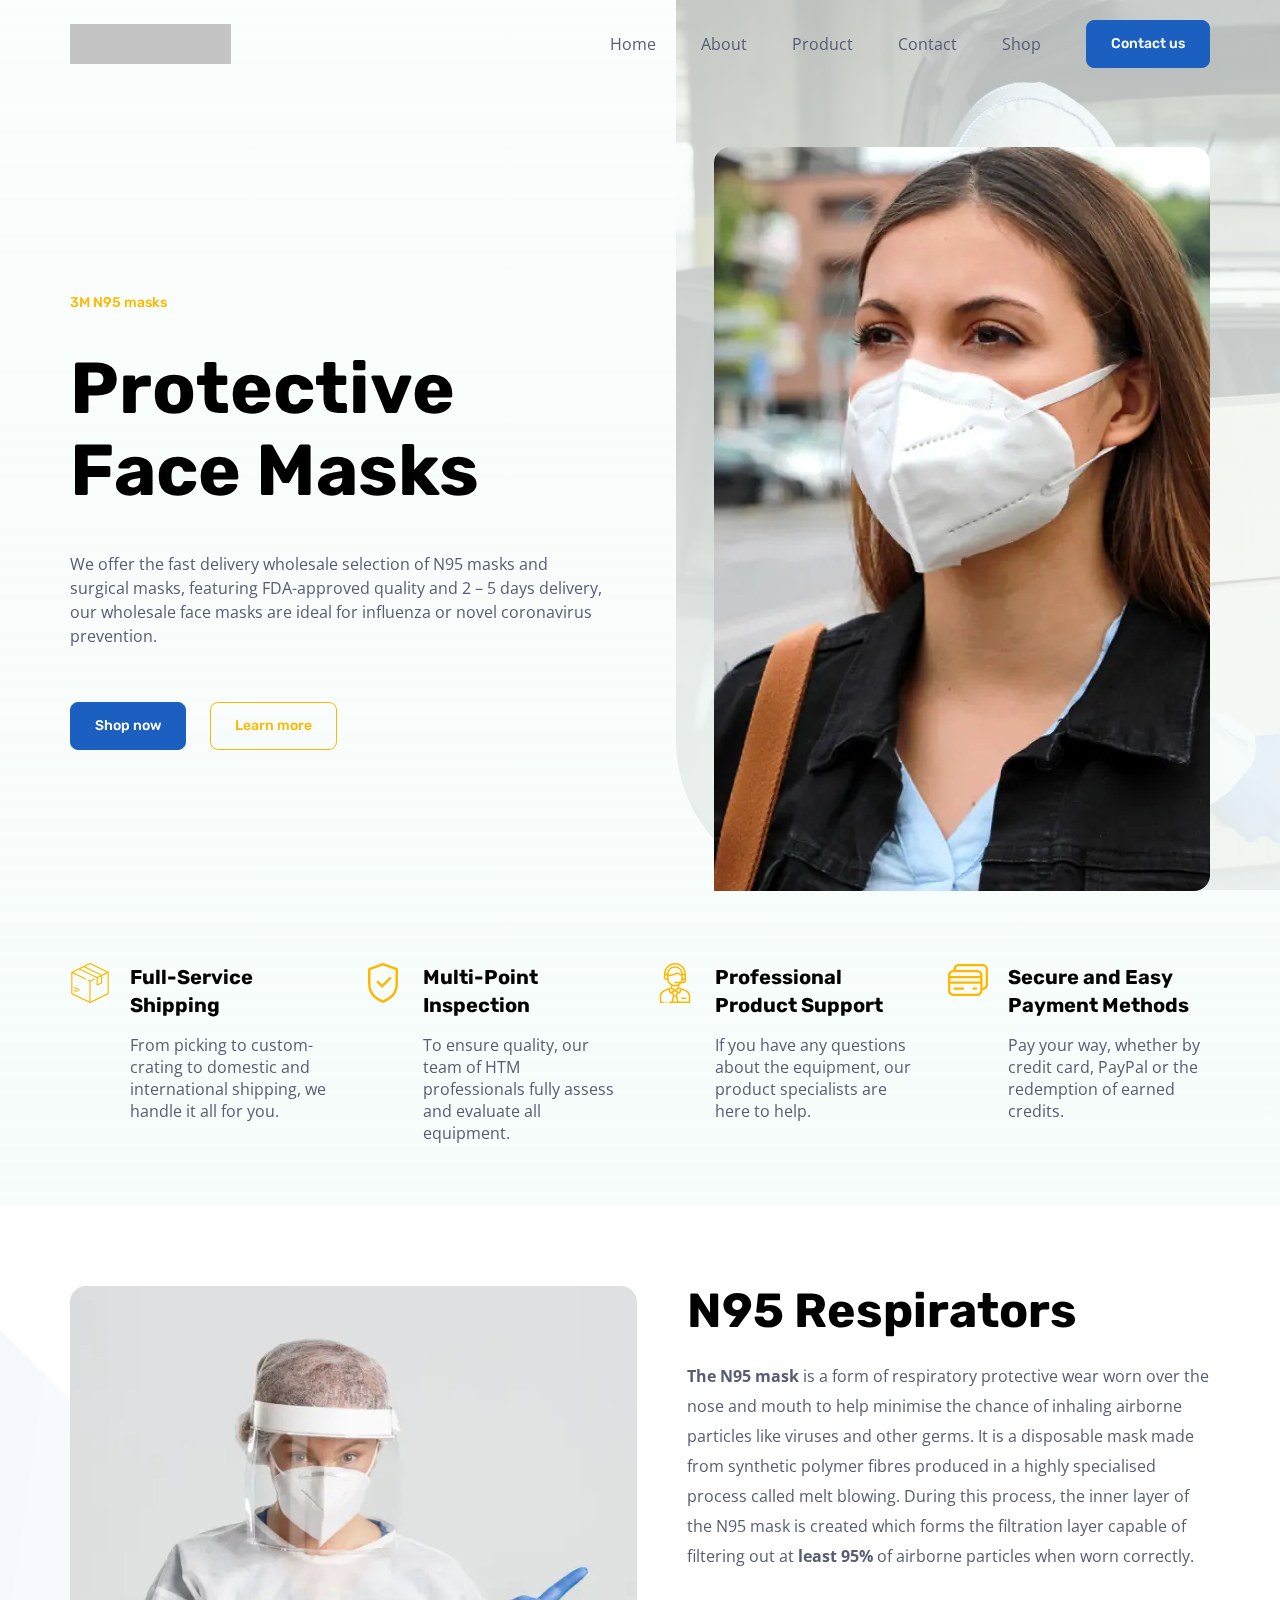
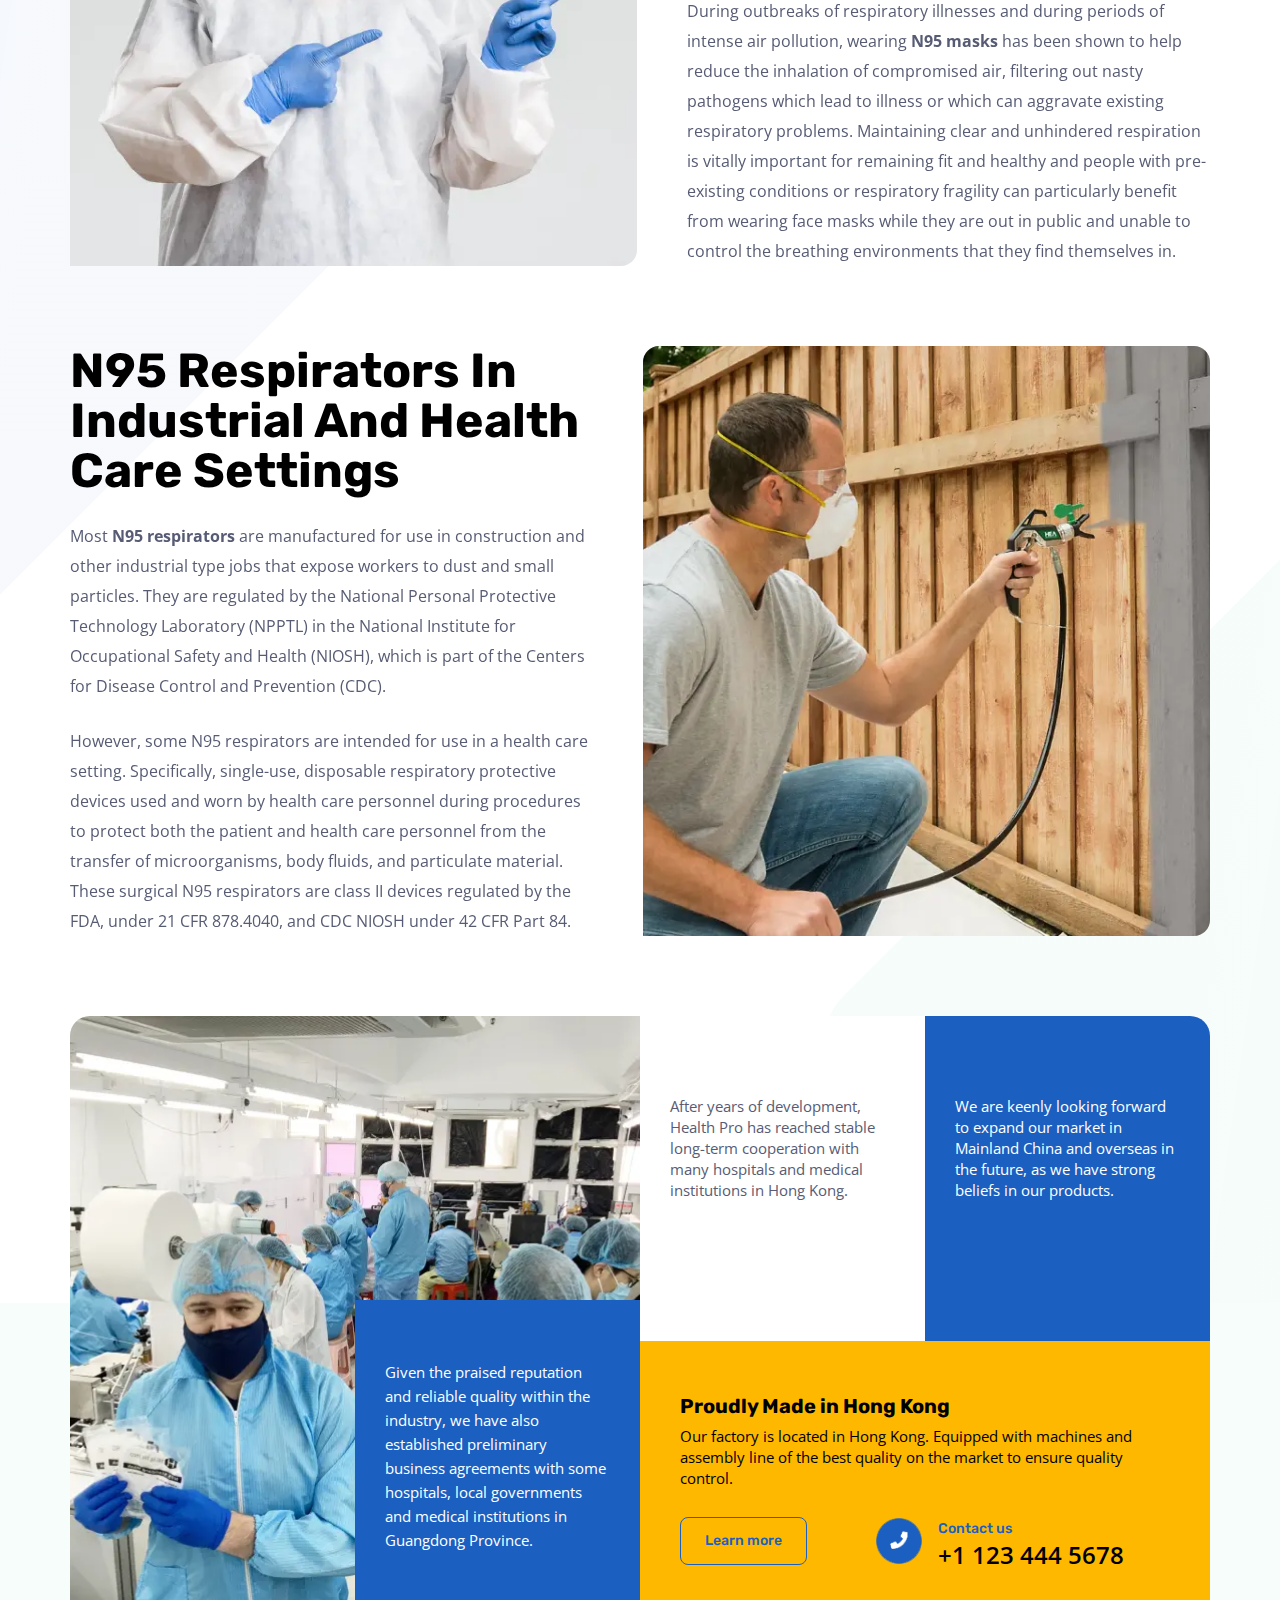
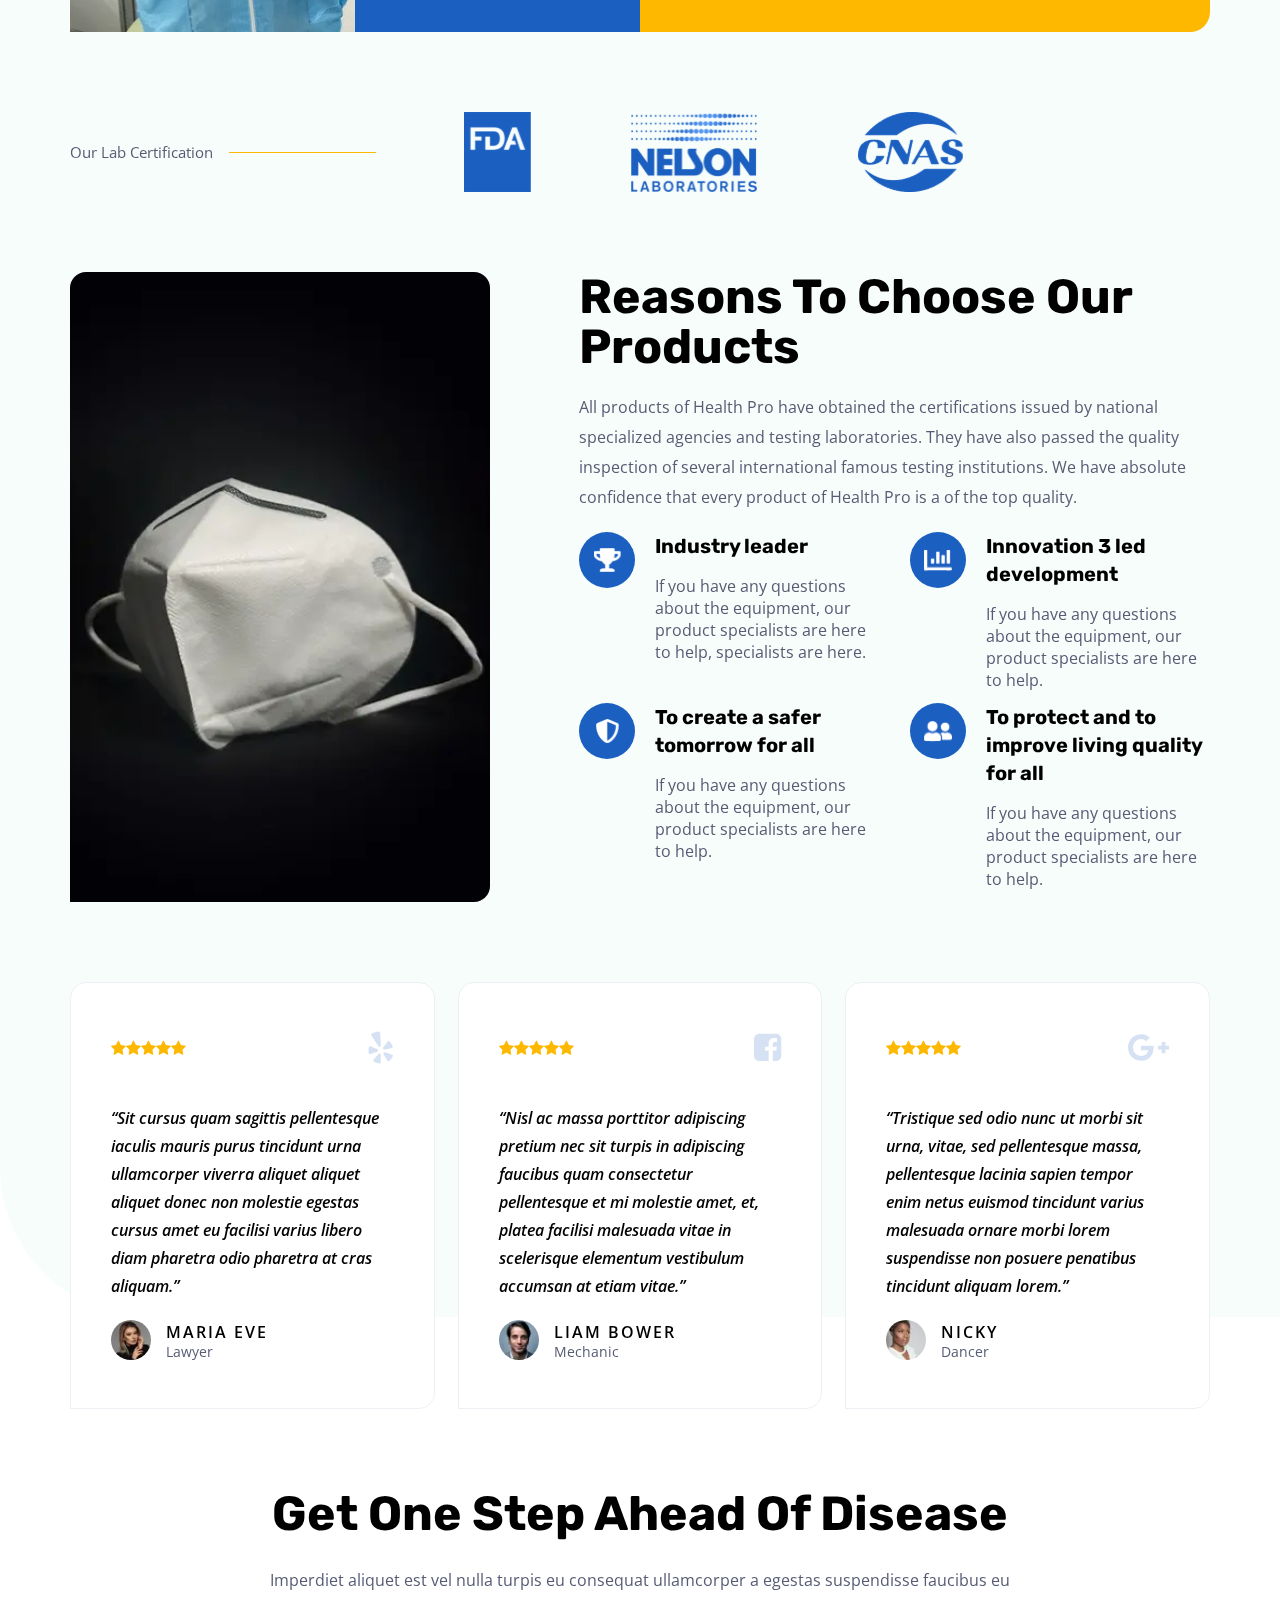
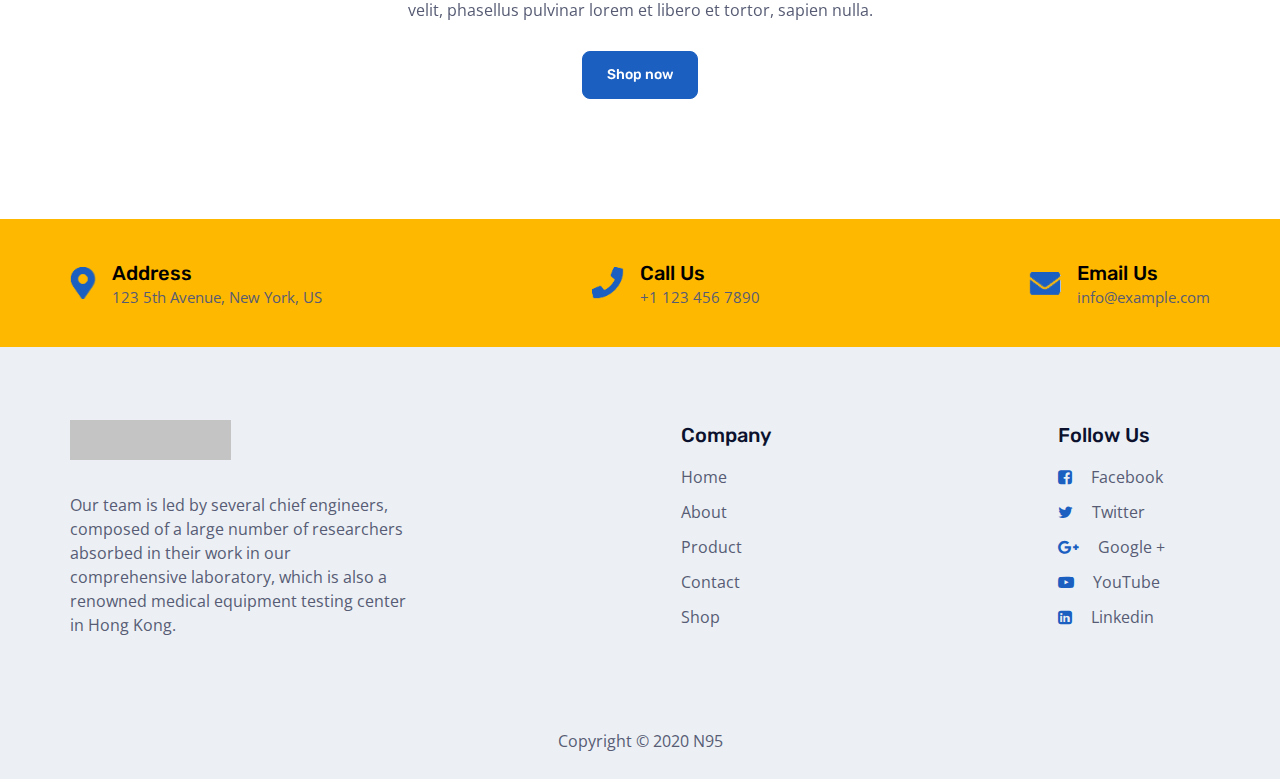
==== commit 9d519c30: "create store page" ====
--- a/index.html
+++ b/index.html
@@ -6,8 +6,8 @@
 	<meta charset="UTF-8">
 	<meta name="format-detection" content="telephone=no">
 	<!-- <style>body{opacity: 0;}</style> -->
-	<link rel="stylesheet" href="css/style.min.css?_v=20220704110202">
-	<link rel='stylesheet' href='https://cdnjs.cloudflare.com/ajax/libs/font-awesome/4.7.0/css/font-awesome.min.css?_v=20220704110202'>
+	<link rel="stylesheet" href="css/style.min.css?_v=20220704160541">
+	<link rel='stylesheet' href='https://cdnjs.cloudflare.com/ajax/libs/font-awesome/4.7.0/css/font-awesome.min.css?_v=20220704160541'>
 	<!-- <meta name="robots" content="noindex, nofollow"> -->
 	<meta name="viewport" content="width=device-width, initial-scale=1.0">
 </head>
@@ -32,20 +32,20 @@
 									<a href="about.html" class="menu__link">About</a>
 								</li>
 								<li class="menu__item">
-									<a href="#" class="menu__link">Product</a>
+									<a href="product.html" class="menu__link">Product</a>
 								</li>
 								<li class="menu__item">
 									<a href="contact.html" class="menu__link">Contact</a>
 								</li>
 								<li class="menu__item">
-									<a href="#" class="menu__link">Hystory</a>
+									<a href="shop.html" class="menu__link">Shop</a>
 								</li>
 							</ul>
 						</div>
 					</div>
 
 					<div class="header__button">
-						<a href="" class="button">Contact us</a>
+						<a href="contact.html" class="button">Contact us</a>
 						<a class="icon-menu"><span></span></a>
 					</div>
 				</nav>
@@ -64,8 +64,8 @@
 								novel coronavirus prevention.
 							</p>
 							<div class="main__actions actions-main">
-								<a href="#" class="actions-main__button button">Shop now</a>
-								<a href="#" class="actions-main__button button button_yellow">Learn more</a>
+								<a href="shop.html" class="actions-main__button button">Shop now</a>
+								<a href="product.html" class="actions-main__button button button_yellow">Learn more</a>
 							</div>
 						</div>
 						<div class="main__decor">
@@ -218,7 +218,7 @@
 
 								<div class="info__actions">
 									<div class="info__button">
-										<a href="#" class="button button_blue">Learn more</a>
+										<a href="product.html" class="button button_blue">Learn more</a>
 									</div>
 
 									<div class="info__contact contact">
@@ -431,7 +431,7 @@
 						suspendisse faucibus eu velit, phasellus pulvinar lorem et libero et tortor, sapien nulla.
 					</p>
 					<div class="onestap__actions">
-						<a href="#" class="onestap__button button">Shop now</a>
+						<a href="shop.html" class="onestap__button button">Shop now</a>
 					</div>
 				</div>
 			</section>
@@ -490,13 +490,13 @@
 								<a href="about.html" class="footer__menu_link menu__link">About</a>
 							</li>
 							<li class="footer__menu_item menu__item">
-								<a href="#" class="footer__menu_link menu__link">Product</a>
+								<a href="product.html" class="footer__menu_link menu__link">Product</a>
 							</li>
 							<li class="footer__menu_item menu__item">
 								<a href="contact.html" class="footer__menu_link menu__link">Contact</a>
 							</li>
 							<li class="footer__menu_item menu__item">
-								<a href="#" class="footer__menu_link menu__link">Hystory</a>
+								<a href="shop.html" class="footer__menu_link menu__link">Shop</a>
 							</li>
 						</ul>
 					</div>
@@ -546,7 +546,7 @@
 			</div>
 		</footer>
 	</div>
-	<script src="js/app.min.js?_v=20220704110202"></script>
+	<script src="js/app.min.js?_v=20220704160541"></script>
 </body>
 
 </html>--- a/css/style.min.css
+++ b/css/style.min.css
@@ -1 +1 @@
-@charset "UTF-8";@import url('https://fonts.googleapis.com/css2?family=Rubik:wght@400; 500;700&display=swap');@import url(https://fonts.googleapis.com/css2?family=Open+Sans:ital,wght@0,300;0,400;0,600;0,700;1,300&display=swap);*{padding:0;margin:0;border:0}*,:after,:before{-webkit-box-sizing:border-box;box-sizing:border-box}body,html{height:100%;min-width:320px}body{color:#575c74;line-height:1;font-family:"Open Sans",sans-serif;font-size:1rem;-ms-text-size-adjust:100%;-moz-text-size-adjust:100%;-webkit-text-size-adjust:100%;-webkit-font-smoothing:antialiased;-moz-osx-font-smoothing:grayscale}button,input,textarea{font-family:"Open Sans",sans-serif;font-size:inherit}button{cursor:pointer;color:inherit;background-color:inherit}a{color:inherit}a:link,a:visited{text-decoration:none}a:hover{text-decoration:none}ul li{list-style:none}img{vertical-align:top}h1,h2,h3,h4,h5,h6{font-weight:inherit;font-size:inherit}.lock body{overflow:hidden;-ms-touch-action:none;touch-action:none}.wrapper{min-height:100%;display:-webkit-box;display:-ms-flexbox;display:flex;-webkit-box-orient:vertical;-webkit-box-direction:normal;-ms-flex-direction:column;flex-direction:column;overflow:hidden}.wrapper>main{-webkit-box-flex:1;-ms-flex:1 1 auto;flex:1 1 auto}.wrapper>*{min-width:0}[class*=__container]{max-width:71.25rem;-webkit-box-sizing:content-box;box-sizing:content-box;margin:0 auto;padding:0 .9375rem}[class*=__title]{font-family:Rubik,sans-serif;font-style:normal;font-weight:700;font-size:1.25rem;line-height:1.75rem;color:#000}[class*=-ibg]{position:relative}[class*=-ibg] img{position:absolute;width:100%;height:100%;top:0;left:0;-o-object-fit:cover;object-fit:cover}[class*=-ibg_contain] img{-o-object-fit:contain;object-fit:contain}.header{position:absolute;top:0;left:0;width:100%;z-index:50}.header__nav{margin-top:1.25rem;display:-webkit-box;display:-ms-flexbox;display:flex;-webkit-box-align:center;-ms-flex-align:center;align-items:center}.header__logo{margin-right:auto;height:2.5rem;width:10.0625rem;z-index:5}.header__logo:hover{cursor:pointer}.header__button{position:relative;z-index:5;display:-webkit-box;display:-ms-flexbox;display:flex;-webkit-box-pack:end;-ms-flex-pack:end;justify-content:flex-end;-webkit-box-align:center;-ms-flex-align:center;align-items:center}.menu__list{display:-webkit-box;display:-ms-flexbox;display:flex}.menu__item{margin-right:2.8125rem}.menu__link{font-style:normal;font-weight:400;line-height:30px;color:#575c74}.menu__link:hover{cursor:pointer;text-decoration:underline;color:#000}.menu__body{left:-100%}.button{display:inline-block;font-family:Rubik,sans-serif;font-weight:500;font-size:.875rem;line-height:30px;color:#fff;background-color:#1b5fc1;border:1px solid #1b5fc1;padding:.5rem 1.5rem;border-radius:.5rem;-webkit-transition:all .3s ease 0s;-o-transition:all .3s ease 0s;transition:all .3s ease 0s}.button:hover{cursor:pointer;background-color:rgba(27,96,193,.8392156863)}.button_yellow{background-color:transparent;color:#ffb800;border:1px solid #ffb800}.button_yellow:hover{cursor:pointer;color:#fff;background-color:#ffb800}.button_blue{background-color:transparent;color:#1b5fc1;border:1px solid #1b5fc1}.button_blue:hover{cursor:pointer;color:#fff;background-color:#1b5fc1}.icon-menu{display:none}.main{position:relative;padding-bottom:3.125rem}.main::before{content:"";top:0;position:absolute;width:100%;height:100%;background:-webkit-gradient(linear,left bottom,left top,from(#f7fdfb),to(rgba(247,253,251,.727)));background:-o-linear-gradient(bottom,#f7fdfb 0,rgba(247,253,251,.727) 100%);background:linear-gradient(to top,#f7fdfb 0,rgba(247,253,251,.727) 100%);z-index:-5}.main__bg{position:absolute;top:0;right:-480px;z-index:-6}.main__bg_container{position:relative;max-height:890px;border-radius:0 0 0 150px;overflow:hidden}.main__bg img{width:100%;height:100%;-o-object-fit:cover;object-fit:cover}.main__body{display:-webkit-box;display:-ms-flexbox;display:flex;-webkit-box-pack:justify;-ms-flex-pack:justify;justify-content:space-between;padding-top:9.1875rem;position:relative}.main__advantage{padding-top:4.5rem}.main__content{display:-webkit-box;display:-ms-flexbox;display:flex;-webkit-box-orient:vertical;-webkit-box-direction:normal;-ms-flex-direction:column;flex-direction:column;-webkit-box-pack:center;-ms-flex-pack:center;justify-content:center;-webkit-box-flex:0;-ms-flex:0 1 50%;flex:0 1 50%;max-width:35.3125rem}.main__decor{-webkit-box-flex:0;-ms-flex:0 1 50%;flex:0 1 50%}.main__subtitle{font-family:Rubik,sans-serif;font-style:normal;font-weight:500;font-size:.875rem;line-height:1.875rem;color:#ffb800;margin-bottom:30px}.main__title{font-size:4.5rem;line-height:5.125rem;margin-bottom:40px}.main__text{line-height:1.5rem;margin-bottom:54px;margin-right:1.5625rem}.main__actions a:not(:last-child){margin-right:1.25rem}.main__image{margin-left:auto;max-width:31rem;max-height:46.5rem}.main__image img{width:100%;height:100%;-o-object-fit:cover;object-fit:cover;border-radius:16px 16px 16px 0}.advantage{display:-ms-grid;display:grid;-ms-grid-columns:(1fr)[4];grid-template-columns:repeat(4,1fr);-webkit-column-gap:1.875rem;-moz-column-gap:1.875rem;column-gap:1.875rem}.advantage__item{display:-webkit-box;display:-ms-flexbox;display:flex}.advantage__content{padding:0 2px 12px 20px}.advantage__title{margin-bottom:.9375rem}.advantage__text{line-height:1.375rem}.about{padding-top:5rem}.about__container{position:relative}.about__container::before{content:"";left:-74.61%;top:-3.33%;position:absolute;width:1036px;height:1036px;background:-o-linear-gradient(306.81deg,rgba(27,95,193,.08) 12.91%,rgba(27,95,193,.04) 72.7%);background:linear-gradient(143.19deg,rgba(27,95,193,.08) 12.91%,rgba(27,95,193,.04) 72.7%);z-index:-5;background-blend-mode:multiply;mix-blend-mode:multiply;-webkit-transform:rotate(-45deg);-ms-transform:rotate(-45deg);transform:rotate(-45deg);border-radius:60px}.about__item{display:-webkit-box;display:-ms-flexbox;display:flex;gap:50px;-webkit-box-pack:justify;-ms-flex-pack:justify;justify-content:space-between;margin-bottom:5rem}.about__image{-webkit-box-flex:0;-ms-flex:0 1 52%;flex:0 1 52%;max-width:35.625rem}.about__image img{width:100%;height:100%;-o-object-fit:cover;object-fit:cover;-o-object-position:65% 35%;object-position:65% 35%;border-radius:16px 16px 16px 0}.about__image_bottom img{-o-object-position:35% 65%;object-position:35% 65%}.about__content{-webkit-box-flex:0;-ms-flex:0 1 48%;flex:0 1 48%}.about__content_title{font-family:Rubik,sans-serif;font-style:normal;font-weight:700;font-size:3rem;line-height:3.125rem;color:#000;margin-bottom:1.5625rem}.about__content_text{line-height:1.875rem}.about__content_text span{font-weight:700}.about__content_text:not(:last-child){margin-bottom:25px}.contact__container{display:-webkit-box;display:-ms-flexbox;display:flex;-webkit-box-pack:justify;-ms-flex-pack:justify;justify-content:space-between;-webkit-box-align:center;-ms-flex-align:center;align-items:center}.contact__item{display:-webkit-box;display:-ms-flexbox;display:flex;-webkit-box-align:center;-ms-flex-align:center;align-items:center}.contact__title{font-weight:500}.contact__content{margin-left:16px}.contact__data{font-size:.9375rem;line-height:1.25rem}.info{margin-bottom:5rem}.info__container{position:relative}.info__container::before{content:"";right:-70.61%;top:-80.33%;position:absolute;width:1036px;height:1036px;background:-o-linear-gradient(126.81deg,rgba(40,189,134,.08) 12.91%,rgba(40,189,134,.04) 72.7%);background:linear-gradient(323.19deg,rgba(40,189,134,.08) 12.91%,rgba(40,189,134,.04) 72.7%);z-index:-5;-webkit-transform:rotate(-45deg);-ms-transform:rotate(-45deg);transform:rotate(-45deg);border-radius:60px}.info__item{display:-ms-grid;display:grid;-ms-grid-columns:(1fr)[2];grid-template-columns:repeat(2,1fr);border-radius:20px 20px 20px 0;overflow:hidden}.info__image{position:relative;max-width:570px}.info__image img{width:100%;height:100%;-o-object-fit:cover;object-fit:cover}.info__image::before{content:"Given the praised reputation and reliable quality within the industry, we have also established preliminary business agreements with some hospitals, local governments and medical institutions in Guangdong Province.";right:0;bottom:0;position:absolute;max-width:50%;background-color:#1b5fc1;padding:60px 30px 80px;color:#fff;font-size:.9375rem;line-height:1.5rem;font-family:"Open Sans",sans-serif;font-style:normal;font-weight:400;z-index:2}.info__content{display:-ms-grid;display:grid;-ms-grid-rows:(auto)[2];grid-template-rows:repeat(2,auto)}.info__development{display:-ms-grid;display:grid;-ms-grid-columns:(1fr)[2];grid-template-columns:repeat(2,1fr)}.info__development p{background-color:#fff;padding:80px 30px 140px}.info__development p:last-child{background-color:#1b5fc1;color:#fff}.info__located{display:-ms-grid;display:grid;-ms-grid-rows:(1fr)[2];grid-template-rows:repeat(2,1fr);background-color:#ffb800;padding:45px 40px 40px}.info__actions{display:-ms-grid;display:grid;-ms-grid-columns:(40% 60%)[2];grid-template-columns:repeat(2,40% 60%)}.info__factory{color:#000}.info__title{line-height:2.5rem}.info__button{display:-webkit-box;display:-ms-flexbox;display:flex;-webkit-box-align:center;-ms-flex-align:center;align-items:center}.info__text{font-size:.9375rem;line-height:1.3125rem}.info__contact{display:-webkit-box;display:-ms-flexbox;display:flex}.info__contact_title{color:#1b5fc1;font-size:14px}.info__contact_data{color:#000;font-weight:600;font-size:24px;line-height:1.5rem}.certification{margin-bottom:5rem}.certification__container{display:-webkit-box;display:-ms-flexbox;display:flex;-webkit-box-align:center;-ms-flex-align:center;align-items:center}.certification__content{display:-webkit-box;display:-ms-flexbox;display:flex;-webkit-box-align:center;-ms-flex-align:center;align-items:center;margin-right:88px}.certification__icon{display:-webkit-box;display:-ms-flexbox;display:flex;-webkit-box-align:center;-ms-flex-align:center;align-items:center}.certification__icon .certification__image:not(:last-child){margin-right:100px}.certification__image{display:-webkit-box;display:-ms-flexbox;display:flex}.certification__image img{width:100%;height:100%;-o-object-fit:cover;object-fit:cover}.certification__text{font-size:.9375rem;line-height:1.5rem;margin-right:16px}.reasons{margin-bottom:5rem;position:relative}.reasons::before{content:"";right:0;top:-90.33%;position:absolute;width:100%;height:1614px;background-color:#f7fdfb;z-index:-5;border-radius:0 0 0 150px}.reasons__container{display:-webkit-box;display:-ms-flexbox;display:flex;gap:89px}.reasons__image{position:relative;-webkit-box-flex:0;-ms-flex:0 1 40%;flex:0 1 40%;border-radius:16px 16px 16px 0;overflow:hidden;max-width:630px}.reasons__image img{position:absolute;width:100%;height:100%;-o-object-fit:cover;object-fit:cover;-o-object-position:90% 10%;object-position:90% 10%}.reasons__advantage{-ms-grid-columns:(1fr)[2];grid-template-columns:repeat(2,1fr)}.reasons__content{-webkit-box-flex:0;-ms-flex:0 1 60%;flex:0 1 60%;display:-ms-grid;display:grid;row-gap:20px}.reasons__title{font-size:3rem;line-height:3.125rem}.reasons__text{line-height:1.875rem}.reviews{margin-bottom:5rem}.reviews__container{display:-webkit-box;display:-ms-flexbox;display:flex;-webkit-box-pack:justify;-ms-flex-pack:justify;justify-content:space-between}.reviews__item{-webkit-box-flex:0;-ms-flex:0 0 32%;flex:0 0 32%;background-color:#fff;padding:48px 40px;border-radius:16px 16px 16px 0;border:1px solid #ecf0f5;display:-webkit-box;display:-ms-flexbox;display:flex;-webkit-box-orient:vertical;-webkit-box-direction:normal;-ms-flex-direction:column;flex-direction:column;-webkit-box-pack:justify;-ms-flex-pack:justify;justify-content:space-between}.reviews__header{display:-webkit-box;display:-ms-flexbox;display:flex;-webkit-box-pack:justify;-ms-flex-pack:justify;justify-content:space-between;-webkit-box-align:center;-ms-flex-align:center;align-items:center;margin-bottom:40px}.reviews__rating{display:-webkit-box;display:-ms-flexbox;display:flex;color:#ffb800}.reviews__icon{color:rgba(27,95,193,.18);font-size:32px}.reviews__image{max-width:40px;max-height:40px;border-radius:50%;overflow:hidden;margin-right:15px}.reviews__image img{width:100%;height:100%;-o-object-fit:cover;object-fit:cover}.reviews__text{font-weight:600;color:#000;font-style:italic;line-height:1.75rem}.reviews__username{font-weight:600;text-transform:uppercase;letter-spacing:2px;line-height:1.5625rem;color:#000}.reviews__position{font-size:.875rem}.reviews__footer{margin-top:20px;display:-webkit-box;display:-ms-flexbox;display:flex}.onestap{margin-bottom:7.5rem}.onestap__container{max-width:750px;min-height:210px;display:-webkit-box;display:-ms-flexbox;display:flex;-webkit-box-pack:justify;-ms-flex-pack:justify;justify-content:space-between;-webkit-box-orient:vertical;-webkit-box-direction:normal;-ms-flex-direction:column;flex-direction:column;-webkit-box-align:center;-ms-flex-align:center;align-items:center}.onestap__title{text-align:center;font-size:3rem;line-height:3.125rem}.onestap__text{line-height:1.875rem;text-align:center}.head::before{content:"";top:0;position:absolute;width:100%;height:500px;background-color:#ecf0f5;z-index:-5;border-radius:0 0 150px 0}.head__body{display:-webkit-box;display:-ms-flexbox;display:flex;-webkit-box-pack:justify;-ms-flex-pack:justify;justify-content:space-between;padding-top:9.1875rem;position:relative}.head__content{display:-webkit-box;display:-ms-flexbox;display:flex;-webkit-box-orient:vertical;-webkit-box-direction:normal;-ms-flex-direction:column;flex-direction:column;-webkit-box-pack:center;-ms-flex-pack:center;justify-content:center;-webkit-box-flex:0;-ms-flex:0 1 50%;flex:0 1 50%;max-width:35.3125rem}.head__title{font-size:4.5rem;line-height:5.125rem;margin-bottom:40px}.head__text{line-height:1.5rem;margin-bottom:54px;margin-right:1.5625rem}.body__container{position:relative}.body__container::before{content:"";left:-74.61%;top:-83.33%;position:absolute;width:1036px;height:1036px;background:-o-linear-gradient(306.81deg,rgba(27,95,193,.08) 12.91%,rgba(27,95,193,.04) 72.7%);background:linear-gradient(143.19deg,rgba(27,95,193,.08) 12.91%,rgba(27,95,193,.04) 72.7%);z-index:-6;-webkit-transform:rotate(-45deg);-ms-transform:rotate(-45deg);transform:rotate(-45deg);border-radius:60px}.body__container::after{content:"";right:-74.61%;bottom:-69.33%;position:absolute;width:1036px;height:1036px;background:-o-linear-gradient(306.81deg,rgba(27,95,193,.08) 12.91%,rgba(27,95,193,.04) 72.7%);background:linear-gradient(143.19deg,rgba(27,95,193,.08) 12.91%,rgba(27,95,193,.04) 72.7%);z-index:-6;-webkit-transform:rotate(-45deg);-ms-transform:rotate(-45deg);transform:rotate(-45deg);border-radius:60px}.body__item{display:-webkit-box;display:-ms-flexbox;display:flex;gap:50px;-webkit-box-pack:justify;-ms-flex-pack:justify;justify-content:space-between;margin-bottom:6.1875rem}.body__image{-webkit-box-flex:0;-ms-flex:0 1 52%;flex:0 1 52%;max-width:35.625rem;-webkit-box-shadow:0 10px 15px rgba(27,95,193,.19);box-shadow:0 10px 15px rgba(27,95,193,.19);border-radius:16px 16px 16px 0;overflow:hidden}.body__image img{width:100%;height:100%;-o-object-fit:cover;object-fit:cover;-o-object-position:35% 65%;object-position:35% 65%}.body__content{-webkit-box-flex:0;-ms-flex:0 1 48%;flex:0 1 48%;padding-top:180px;padding-bottom:20px}.body__content_title{font-family:Rubik,sans-serif;font-style:normal;font-weight:700;font-size:3rem;line-height:3.125rem;color:#000;margin-bottom:1.5625rem}.body__content_text{line-height:1.875rem}.body__content_text span{font-weight:700}.body__content_text:not(:last-child){margin-bottom:25px}.wychooseus{position:relative}.wychooseus::before{content:"";left:0;top:0;position:absolute;width:100%;min-height:1010px;background-color:#f5fcfa;z-index:-5}.wychooseus__title{font-size:3rem;line-height:3.125rem;margin-bottom:2.3125rem}.wychooseus__container{padding-top:5.8125rem;margin-bottom:10.8125rem;display:-webkit-box;display:-ms-flexbox;display:flex;-webkit-box-orient:vertical;-webkit-box-direction:normal;-ms-flex-direction:column;flex-direction:column;-webkit-box-align:center;-ms-flex-align:center;align-items:center}.subscribe{background-color:#1b5fc1}.subscribe__container{height:264px;display:-webkit-box;display:-ms-flexbox;display:flex;-webkit-box-pack:justify;-ms-flex-pack:justify;justify-content:space-between;-webkit-box-align:center;-ms-flex-align:center;align-items:center;position:relative}.subscribe__container:after{position:absolute;content:"";right:-13%;bottom:-65%;width:360px;height:356px;background:url(img/subscribe-block/group.svg);background-repeat:no-repeat;z-index:1;background-blend-mode:multiply;mix-blend-mode:multiply}.subscribe__body{display:-webkit-box;display:-ms-flexbox;display:flex}.subscribe__content{margin-left:1.25rem;color:#fff}.subscribe__title{color:#fff;font-weight:500;font-size:24px;line-height:30px}.subscribe__text{line-height:20px;margin-right:5px}.subscribe__form{display:-webkit-box;display:-ms-flexbox;display:flex;height:64px;z-index:2}.subscribe__input{width:362px;margin-right:10px;padding:22px}.subscribe__button{background-color:#ffb800}.subscribe__button:hover{background-color:rgba(246,178,6,.945)}.sendmassage__item{display:-webkit-box;display:-ms-flexbox;display:flex;-ms-flex-wrap:wrap;flex-wrap:wrap;border-radius:20px 20px 20px 0;overflow:hidden}.sendmassage__content{-webkit-box-flex:0;-ms-flex:0 1 50%;flex:0 1 50%;background-color:#f4fafa;padding:50px;display:-webkit-box;display:-ms-flexbox;display:flex;-webkit-box-orient:vertical;-webkit-box-direction:normal;-ms-flex-direction:column;flex-direction:column;-webkit-box-pack:justify;-ms-flex-pack:justify;justify-content:space-between}.sendmassage__content_title{font-family:Rubik,sans-serif;font-style:normal;font-weight:700;font-size:3rem;line-height:3.125rem;color:#000;margin-bottom:1.5625rem}.sendmassage__content_text{line-height:1.875rem}.sendmassage__form{-webkit-box-flex:0;-ms-flex:0 0 70%;flex:0 0 70%;display:-webkit-box;display:-ms-flexbox;display:flex;-ms-flex-wrap:wrap;flex-wrap:wrap;-webkit-box-pack:justify;-ms-flex-pack:justify;justify-content:space-between;-webkit-box-align:center;-ms-flex-align:center;align-items:center}.sendmassage__label{-webkit-box-flex:0;-ms-flex:0 0 100%;flex:0 0 100%;display:-webkit-box;display:-ms-flexbox;display:flex;-ms-flex-wrap:wrap;flex-wrap:wrap;line-height:30px}.sendmassage__label span{color:red}.sendmassage__label_name{-webkit-box-flex:0;-ms-flex:0 0 45%;flex:0 0 45%}.sendmassage__input{width:100%;border:1px solid #eaeaea;min-height:50px;padding:0 10px}.sendmassage__input_message{min-height:120px;padding:10px;resize:none}.sendmassage__information{-webkit-box-flex:0;-ms-flex:0 1 50%;flex:0 1 50%;display:-webkit-box;display:-ms-flexbox;display:flex;-webkit-box-orient:vertical;-webkit-box-direction:normal;-ms-flex-direction:column;flex-direction:column;-ms-flex-wrap:wrap;flex-wrap:wrap}.sendmassage__contact{background-color:#ffb800;padding:0 40px;display:-webkit-box;display:-ms-flexbox;display:flex;-webkit-box-align:center;-ms-flex-align:center;align-items:center;min-height:240px;gap:65px}.sendmassage__contact_item{-webkit-box-orient:vertical;-webkit-box-direction:normal;-ms-flex-direction:column;flex-direction:column;-webkit-box-align:start;-ms-flex-align:start;align-items:flex-start;-webkit-box-pack:justify;-ms-flex-pack:justify;justify-content:space-between;min-height:111px}.sendmassage__contact_content{margin-left:0}.sendmassage__contact_title{color:#1b5fc1;font-weight:500;font-size:20px;line-height:24px}.sendmassage__contact_data{font-weight:400;font-size:1rem;line-height:1.5rem;color:#000}.sendmassage__adress{background-color:#1b5fc1;min-height:240px;display:-webkit-box;display:-ms-flexbox;display:flex;-webkit-box-align:center;-ms-flex-align:center;align-items:center;padding:0 40px}.sendmassage__image{min-height:410px;position:relative}.sendmassage__image img{position:absolute;width:100%;height:100%;-o-object-fit:cover;object-fit:cover}.location{display:-webkit-box;display:-ms-flexbox;display:flex;-webkit-box-orient:vertical;-webkit-box-direction:normal;-ms-flex-direction:column;flex-direction:column;-webkit-box-align:start;-ms-flex-align:start;align-items:flex-start;-webkit-box-pack:justify;-ms-flex-pack:justify;justify-content:space-between;min-height:126px}.location__title{color:#fff;font-weight:500;font-size:20px;line-height:24px}.location__data{color:#fff;font-weight:400;font-size:1rem;line-height:1.5rem}.map{margin-top:100px}.map__image{position:relative;width:100%;height:555px}.footer{background-color:#ecf0f5;z-index:3}.footer__contact{background-color:#ffb800;padding:40px 0}.footer__container{margin-top:4.5625rem;display:-webkit-box;display:-ms-flexbox;display:flex;-webkit-box-pack:justify;-ms-flex-pack:justify;justify-content:space-between}.footer__content{max-width:21.25rem}.footer__text{margin-top:2.0625rem;padding-bottom:3.125rem;line-height:1.5rem}.footer__title{font-family:Rubik,sans-serif;font-style:normal;font-weight:500;font-size:1.25rem;line-height:1.875rem;color:#0c122d;margin-bottom:12px}.footer__menu_list{-webkit-box-orient:vertical;-webkit-box-direction:normal;-ms-flex-direction:column;flex-direction:column}.footer__menu_link:hover,.footer__social_link:hover{color:#1b5fc1}.footer__menu_item{margin-bottom:5px}.footer__icon{color:#1b5fc1;margin-right:15px}.footer__icon:hover{text-decoration:none}.footer__copyright{display:-webkit-box;display:-ms-flexbox;display:flex;-webkit-box-pack:center;-ms-flex-pack:center;justify-content:center;-webkit-box-align:center;-ms-flex-align:center;align-items:center;margin-top:46px;margin-bottom:30px}@media (max-width:1077px){.main__text{margin-right:5rem}.head__text{margin-right:5rem}}@media (max-width:1062px){.advantage{-ms-grid-columns:(1fr)[2];grid-template-columns:repeat(2,1fr);row-gap:1.25rem}}@media (max-width:1007px){.info__located{padding:45px 30px 50px}}@media (max-width:630px){.advantage{-ms-grid-columns:(1fr)[1];grid-template-columns:repeat(1,1fr);row-gap:.9375rem;-webkit-column-gap:0;-moz-column-gap:0;column-gap:0}.advantage__title{margin-bottom:.3125rem}.reasons__advantage{-ms-grid-columns:(1fr)[1];grid-template-columns:repeat(1,1fr);row-gap:.9375rem;-webkit-column-gap:0;-moz-column-gap:0;column-gap:0}}@media (max-width:61.99875em){.menu__item{margin-right:2.1875rem}.main__bg{right:-513px}.main__bg_container{max-height:770px;border-radius:0 0 0 670px}.main__body{padding-top:7.5rem}.main__subtitle{margin-bottom:15px}.main__title{font-size:3rem;line-height:3.875rem;margin-bottom:25px;margin-right:5rem}.main__text{margin-bottom:25px}.about{padding-top:3.125rem}.about__item{-ms-flex-wrap:wrap;flex-wrap:wrap;gap:25px;margin-bottom:3.125rem}.about__image{-webkit-box-flex:0;-ms-flex:0 0 100%;flex:0 0 100%;max-width:100%}.about__image_bottom{-webkit-box-ordinal-group:0;-ms-flex-order:-1;order:-1}.about__content{-webkit-box-flex:0;-ms-flex:0 0 100%;flex:0 0 100%}.about__content_title{font-size:1.75rem;line-height:2.1875rem}.info{margin-bottom:3.125rem}.info__item{-ms-grid-columns:(1fr)[1];grid-template-columns:repeat(1,1fr)}.info__image{max-width:100%}.info__development p{padding:40px 15px}.info__development p:last-child{-webkit-box-ordinal-group:0;-ms-flex-order:-1;order:-1}.info__located{padding:25px 20px}.certification{margin-bottom:3.125rem}.certification__content{margin-right:40px}.certification__icon .certification__image:not(:last-child){margin-right:80px}.reasons{margin-bottom:3.125rem}.reasons__image{display:none}.reasons__content{-webkit-box-flex:0;-ms-flex:0 0 100%;flex:0 0 100%}.reasons__title{font-size:1.75rem;line-height:2.1875rem}.reviews{margin-bottom:3.125rem}.reviews__item{padding:28px 20px}.onestap{margin-bottom:5rem}.onestap__title{font-size:1.75rem;line-height:2.1875rem}.head__body{padding-top:7.5rem}.head__content{-webkit-box-flex:0;-ms-flex:0 0 100%;flex:0 0 100%;max-width:100%}.head__title{font-size:3rem;line-height:3.875rem;margin-bottom:25px;margin-right:5rem}.head__text{margin-bottom:25px}.body__item{-ms-flex-wrap:wrap;flex-wrap:wrap;gap:25px;margin-bottom:3.125rem}.body__image{-webkit-box-flex:0;-ms-flex:0 0 100%;flex:0 0 100%;max-width:100%;-webkit-box-ordinal-group:0;-ms-flex-order:-1;order:-1}.body__content{-webkit-box-flex:0;-ms-flex:0 0 100%;flex:0 0 100%;padding-top:0}.body__content_title{font-size:1.75rem;line-height:2.1875rem}.wychooseus__title{font-size:2.375rem;line-height:2.1875rem}.wychooseus__container{margin-bottom:6.25rem}.subscribe__container{height:204px;-webkit-box-orient:vertical;-webkit-box-direction:normal;-ms-flex-direction:column;flex-direction:column;-ms-flex-pack:distribute;justify-content:space-around}.subscribe__container:after{width:0;height:0}.sendmassage__content{-webkit-box-flex:0;-ms-flex:0 0 100%;flex:0 0 100%;padding:30px}.sendmassage__content_title{font-size:1.75rem;line-height:2.1875rem}.sendmassage__content_text{margin-bottom:10px}.sendmassage__form{-webkit-box-flex:0;-ms-flex:0 0 60%;flex:0 0 60%}.sendmassage__input{min-height:40px}.sendmassage__button{margin-top:10px}.sendmassage__information{-webkit-box-flex:0;-ms-flex:0 0 100%;flex:0 0 100%;-webkit-box-orient:inherit;-webkit-box-direction:inherit;-ms-flex-direction:inherit;flex-direction:inherit}.sendmassage__contact{-webkit-box-flex:0;-ms-flex:0 0 50%;flex:0 0 50%;-webkit-box-orient:initial;-webkit-box-direction:initial;-ms-flex-direction:initial;flex-direction:initial;-ms-flex-wrap:wrap;flex-wrap:wrap;-webkit-box-pack:start;-ms-flex-pack:start;justify-content:flex-start;gap:20px;min-height:100px;padding:20px}.sendmassage__contact_item{-webkit-box-orient:initial;-webkit-box-direction:initial;-ms-flex-direction:initial;flex-direction:initial;-webkit-box-pack:initial;-ms-flex-pack:initial;justify-content:initial;min-height:50px}.sendmassage__contact_content{margin-left:10px}.sendmassage__adress{-webkit-box-flex:0;-ms-flex:0 0 50%;flex:0 0 50%;min-height:160px}.sendmassage__image{-webkit-box-flex:0;-ms-flex:0 0 100%;flex:0 0 100%}.location{-webkit-box-orient:initial;-webkit-box-direction:initial;-ms-flex-direction:initial;flex-direction:initial;min-height:60px}.location__title{margin-left:10px}.location__data{margin-left:10px}}@media (max-width:47.99875em){.menu{-webkit-box-flex:1;-ms-flex:1 1 auto;flex:1 1 auto;display:-webkit-box;display:-ms-flexbox;display:flex;-webkit-box-pack:end;-ms-flex-pack:end;justify-content:flex-end}.menu__list{-webkit-box-orient:vertical;-webkit-box-direction:normal;-ms-flex-direction:column;flex-direction:column;-webkit-box-pack:center;-ms-flex-pack:center;justify-content:center;-webkit-box-align:center;-ms-flex-align:center;align-items:center}.menu__item{margin:0 0 25px 0}.menu__link{font-size:1.5rem}.menu__body{position:fixed;width:100%;height:100%;top:0;overflow:auto;background-color:#f7fdfb;padding:6.25rem .9375rem 3.125rem .9375rem;-webkit-transition:left .3s ease 0s;-o-transition:left .3s ease 0s;transition:left .3s ease 0s;z-index:4}.menu__body::before{content:"";position:fixed;width:100%;height:70px;left:-100%;top:0;background-color:#f7fdfb}.menu-open .menu__body{left:0}.menu-open .menu__body::before{left:0}.icon-menu{display:block;position:relative;width:1.875rem;height:1.125rem;margin-left:1.125rem;cursor:pointer;z-index:5}.icon-menu span,.icon-menu::after,.icon-menu::before{content:"";-webkit-transition:all .3s ease 0s;-o-transition:all .3s ease 0s;transition:all .3s ease 0s;right:0;position:absolute;width:100%;height:.125rem;background-color:#000}.icon-menu::before{top:0}.icon-menu::after{bottom:0}.icon-menu span{top:calc(50% - .0625rem)}.menu-open .icon-menu span{width:0}.menu-open .icon-menu::before{top:calc(50% - .0625rem);-webkit-transform:rotate(-45deg);-ms-transform:rotate(-45deg);transform:rotate(-45deg)}.menu-open .icon-menu::after{bottom:calc(50% - .0625rem);-webkit-transform:rotate(45deg);-ms-transform:rotate(45deg);transform:rotate(45deg)}.main::before{background:-webkit-gradient(linear,left bottom,left top,from(#f7fdfb),to(rgba(247,253,251,.81)));background:-o-linear-gradient(bottom,#f7fdfb 0,rgba(247,253,251,.81) 100%);background:linear-gradient(to top,#f7fdfb 0,rgba(247,253,251,.81) 100%)}.main__bg{right:-15px;left:-15px}.main__bg_container{max-height:670px}.main__body{padding-top:6.25rem}.main__content{-webkit-box-flex:0;-ms-flex:0 0 100%;flex:0 0 100%;max-width:100%}.main__decor{display:none}.main__subtitle{margin-bottom:10px}.main__title{font-size:2.5rem;line-height:2.625rem;margin-bottom:15px;margin-right:0}.main__text{margin-right:0}.main__actions{text-align:center}.about__container::before{width:0;height:0}.contact__container{-ms-flex-wrap:wrap;flex-wrap:wrap}.contact__item{min-width:253px}.contact__item:not(:last-child){margin-right:0;margin-bottom:20px}.contact__item:first-child{-webkit-box-flex:0;-ms-flex:0 0 100%;flex:0 0 100%}.contact__item:not(:first-child){-webkit-box-flex:0;-ms-flex:0 0 50%;flex:0 0 50%}.contact__title{font-size:.9375rem;line-height:1.25rem}.contact__content{margin-left:10px}.info__container::before{width:0;height:0}.info__image::before{padding:30px 15px}.info__actions{margin-top:15px;-ms-grid-columns:(1fr)[1];grid-template-columns:repeat(1,1fr);row-gap:15px}.info__title{font-size:1.125rem;line-height:1.875rem}.certification__content{margin-right:30px}.certification__icon .certification__image:not(:last-child){margin-right:40px}.reasons::before{width:0;height:0}.reviews__container{-ms-flex-wrap:wrap;flex-wrap:wrap}.reviews__item:not(:last-child){margin-bottom:20px}.reviews__item{-webkit-box-flex:0;-ms-flex:0 0 100%;flex:0 0 100%}.reviews__header{margin-bottom:20px}.reviews__text{line-height:1.5625rem}.onestap__button{margin-top:15px}.head__body{padding-top:6.25rem}.head__title{font-size:2.5rem;line-height:2.625rem;margin-bottom:15px;margin-right:0}.head__text{margin-right:0}.body__container::before{width:0;height:0}.body__container::after{width:0;height:0}.subscribe__title{font-size:20px}.subscribe__form{height:44px;width:100%;-webkit-box-align:center;-ms-flex-align:center;align-items:center;-webkit-box-pack:center;-ms-flex-pack:center;justify-content:center}.subscribe__input{width:262px;padding:12px;-webkit-box-flex:0;-ms-flex:0 0 60%;flex:0 0 60%}.subscribe__icon img{width:40px}.sendmassage__contact{-webkit-box-align:initial;-ms-flex-align:initial;align-items:initial;-webkit-box-flex:0;-ms-flex:0 0 100%;flex:0 0 100%;gap:0;padding:20px 10px}.sendmassage__contact_item{min-width:0}.sendmassage__contact_item:first-child{-webkit-box-flex:0;-ms-flex:0 0 50%;flex:0 0 50%;margin-bottom:0}.sendmassage__adress{-webkit-box-flex:0;-ms-flex:0 0 100%;flex:0 0 100%;padding:0 10px;min-height:140px}.map{margin-top:50px}.map__image{height:400px}.footer__contact{padding:20px 0}.footer__container{margin-top:3.3125rem;-ms-flex-wrap:wrap;flex-wrap:wrap;-ms-flex-pack:distribute;justify-content:space-around}.footer__content{max-width:100%}.footer__menu_list{-webkit-box-align:start;-ms-flex-align:start;align-items:flex-start}.footer__menu{-webkit-box-pack:start;-ms-flex-pack:start;justify-content:flex-start}.footer__menu_link,.footer__social_link{font-size:1rem;line-height:1.875rem}.footer__menu_item{margin-bottom:5px}}@media (max-width:29.99875em){.header__logo{-webkit-box-flex:0;-ms-flex:0 0 40px;flex:0 0 40px;overflow:hidden}.info__image::before{display:-webkit-box;display:-ms-flexbox;display:flex;-webkit-box-align:center;-ms-flex-align:center;align-items:center;height:100%;padding:15px;font-size:.6875rem;line-height:1.125rem}.info__development{-ms-grid-columns:(1fr)[1];grid-template-columns:repeat(1,1fr)}.info__development p:last-child{-webkit-box-ordinal-group:2;-ms-flex-order:1;order:1}.certification__container{-ms-flex-wrap:wrap;flex-wrap:wrap}.certification__content{margin-bottom:15px}.subscribe__container{height:264px}.subscribe__title{font-size:18px;line-height:20px;margin-bottom:10px}.subscribe__form{-webkit-box-orient:vertical;-webkit-box-direction:normal;-ms-flex-direction:column;flex-direction:column;-webkit-box-align:initial;-ms-flex-align:initial;align-items:initial;height:104px;gap:10px}.subscribe__input{margin-right:0;width:100%;-webkit-box-flex:0;-ms-flex:0 0 auto;flex:0 0 auto}.sendmassage__content{padding:20px}.sendmassage__form{-webkit-box-flex:0;-ms-flex:0 0 50%;flex:0 0 50%}.sendmassage__contact{-webkit-box-orient:vertical;-webkit-box-direction:normal;-ms-flex-direction:column;flex-direction:column;-ms-flex-wrap:nowrap;flex-wrap:nowrap}.sendmassage__contact_item:first-child{margin-bottom:10px}.footer__container{-webkit-box-orient:vertical;-webkit-box-direction:normal;-ms-flex-direction:column;flex-direction:column}.footer__company,.footer__followus{max-width:100%;margin-bottom:.625rem}.footer__title{margin-bottom:0}.footer__copyright{margin-top:26px}}+@charset "UTF-8";@import url('https://fonts.googleapis.com/css2?family=Rubik:wght@400; 500;700&display=swap');@import url(https://fonts.googleapis.com/css2?family=Open+Sans:ital,wght@0,300;0,400;0,600;0,700;1,300&display=swap);*{padding:0;margin:0;border:0}*,:after,:before{-webkit-box-sizing:border-box;box-sizing:border-box}body,html{height:100%;min-width:320px}body{color:#575c74;line-height:1;font-family:"Open Sans",sans-serif;font-size:1rem;-ms-text-size-adjust:100%;-moz-text-size-adjust:100%;-webkit-text-size-adjust:100%;-webkit-font-smoothing:antialiased;-moz-osx-font-smoothing:grayscale}button,input,textarea{font-family:"Open Sans",sans-serif;font-size:inherit}button{cursor:pointer;color:inherit;background-color:inherit}a{color:inherit}a:link,a:visited{text-decoration:none}a:hover{text-decoration:none}ul li{list-style:none}img{vertical-align:top}h1,h2,h3,h4,h5,h6{font-weight:inherit;font-size:inherit}.lock body{overflow:hidden;-ms-touch-action:none;touch-action:none}.wrapper{min-height:100%;display:-webkit-box;display:-ms-flexbox;display:flex;-webkit-box-orient:vertical;-webkit-box-direction:normal;-ms-flex-direction:column;flex-direction:column;overflow:hidden}.wrapper>main{-webkit-box-flex:1;-ms-flex:1 1 auto;flex:1 1 auto}.wrapper>*{min-width:0}[class*=__container]{max-width:71.25rem;-webkit-box-sizing:content-box;box-sizing:content-box;margin:0 auto;padding:0 .9375rem}[class*=__title]{font-family:Rubik,sans-serif;font-style:normal;font-weight:700;font-size:1.25rem;line-height:1.75rem;color:#000}[class*=-ibg]{position:relative}[class*=-ibg] img{position:absolute;width:100%;height:100%;top:0;left:0;-o-object-fit:cover;object-fit:cover}[class*=-ibg_contain] img{-o-object-fit:contain;object-fit:contain}.header{position:absolute;top:0;left:0;width:100%;z-index:50}.header__nav{margin-top:1.25rem;display:-webkit-box;display:-ms-flexbox;display:flex;-webkit-box-align:center;-ms-flex-align:center;align-items:center}.header__logo{margin-right:auto;height:2.5rem;width:10.0625rem;z-index:5}.header__logo:hover{cursor:pointer}.header__button{position:relative;z-index:5;display:-webkit-box;display:-ms-flexbox;display:flex;-webkit-box-pack:end;-ms-flex-pack:end;justify-content:flex-end;-webkit-box-align:center;-ms-flex-align:center;align-items:center}.menu__list{display:-webkit-box;display:-ms-flexbox;display:flex}.menu__item{margin-right:2.8125rem}.menu__link{font-style:normal;font-weight:400;line-height:30px;color:#575c74}.menu__link:hover{cursor:pointer;text-decoration:underline;color:#000}.menu__body{left:-100%}.button{display:inline-block;font-family:Rubik,sans-serif;font-weight:500;font-size:.875rem;line-height:30px;color:#fff;background-color:#1b5fc1;border:1px solid #1b5fc1;padding:.5rem 1.5rem;border-radius:.5rem;-webkit-transition:all .3s ease 0s;-o-transition:all .3s ease 0s;transition:all .3s ease 0s}.button:hover{cursor:pointer;background-color:rgba(27,96,193,.8392156863)}.button_yellow{background-color:transparent;color:#ffb800;border:1px solid #ffb800}.button_yellow:hover{cursor:pointer;color:#fff;background-color:#ffb800}.button_blue{background-color:transparent;color:#1b5fc1;border:1px solid #1b5fc1}.button_blue:hover{cursor:pointer;color:#fff;background-color:#1b5fc1}.icon-menu{display:none}.main{position:relative;padding-bottom:3.125rem}.main::before{content:"";top:0;position:absolute;width:100%;height:100%;background:-webkit-gradient(linear,left bottom,left top,from(#f7fdfb),to(rgba(247,253,251,.727)));background:-o-linear-gradient(bottom,#f7fdfb 0,rgba(247,253,251,.727) 100%);background:linear-gradient(to top,#f7fdfb 0,rgba(247,253,251,.727) 100%);z-index:-5}.main__bg{position:absolute;top:0;right:-480px;z-index:-6}.main__bg_container{position:relative;max-height:890px;border-radius:0 0 0 150px;overflow:hidden}.main__bg img{width:100%;height:100%;-o-object-fit:cover;object-fit:cover}.main__body{display:-webkit-box;display:-ms-flexbox;display:flex;-webkit-box-pack:justify;-ms-flex-pack:justify;justify-content:space-between;padding-top:9.1875rem;position:relative}.main__advantage{padding-top:4.5rem}.main__content{display:-webkit-box;display:-ms-flexbox;display:flex;-webkit-box-orient:vertical;-webkit-box-direction:normal;-ms-flex-direction:column;flex-direction:column;-webkit-box-pack:center;-ms-flex-pack:center;justify-content:center;-webkit-box-flex:0;-ms-flex:0 1 50%;flex:0 1 50%;max-width:35.3125rem}.main__decor{-webkit-box-flex:0;-ms-flex:0 1 50%;flex:0 1 50%}.main__subtitle{font-family:Rubik,sans-serif;font-style:normal;font-weight:500;font-size:.875rem;line-height:1.875rem;color:#ffb800;margin-bottom:30px}.main__title{font-size:4.5rem;line-height:5.125rem;margin-bottom:40px}.main__text{line-height:1.5rem;margin-bottom:54px;margin-right:1.5625rem}.main__actions a:not(:last-child){margin-right:1.25rem}.main__image{margin-left:auto;max-width:31rem;max-height:46.5rem}.main__image img{width:100%;height:100%;-o-object-fit:cover;object-fit:cover;border-radius:16px 16px 16px 0}.advantage{display:-ms-grid;display:grid;-ms-grid-columns:(1fr)[4];grid-template-columns:repeat(4,1fr);-webkit-column-gap:1.875rem;-moz-column-gap:1.875rem;column-gap:1.875rem}.advantage__item{display:-webkit-box;display:-ms-flexbox;display:flex}.advantage__content{padding:0 2px 12px 20px}.advantage__title{margin-bottom:.9375rem}.advantage__text{line-height:1.375rem}.about{padding-top:5rem}.about__container{position:relative}.about__container::before{content:"";left:-74.61%;top:-3.33%;position:absolute;width:1036px;height:1036px;background:-o-linear-gradient(306.81deg,rgba(27,95,193,.08) 12.91%,rgba(27,95,193,.04) 72.7%);background:linear-gradient(143.19deg,rgba(27,95,193,.08) 12.91%,rgba(27,95,193,.04) 72.7%);z-index:-5;background-blend-mode:multiply;mix-blend-mode:multiply;-webkit-transform:rotate(-45deg);-ms-transform:rotate(-45deg);transform:rotate(-45deg);border-radius:60px}.about__item{display:-webkit-box;display:-ms-flexbox;display:flex;gap:50px;-webkit-box-pack:justify;-ms-flex-pack:justify;justify-content:space-between;margin-bottom:5rem}.about__image{-webkit-box-flex:0;-ms-flex:0 1 52%;flex:0 1 52%;max-width:35.625rem}.about__image img{width:100%;height:100%;-o-object-fit:cover;object-fit:cover;-o-object-position:65% 35%;object-position:65% 35%;border-radius:16px 16px 16px 0}.about__image_bottom img{-o-object-position:35% 65%;object-position:35% 65%}.about__content{-webkit-box-flex:0;-ms-flex:0 1 48%;flex:0 1 48%}.about__content_title{font-family:Rubik,sans-serif;font-style:normal;font-weight:700;font-size:3rem;line-height:3.125rem;color:#000;margin-bottom:1.5625rem}.about__content_text{line-height:1.875rem}.about__content_text span{font-weight:700}.about__content_text:not(:last-child){margin-bottom:25px}.contact__container{display:-webkit-box;display:-ms-flexbox;display:flex;-webkit-box-pack:justify;-ms-flex-pack:justify;justify-content:space-between;-webkit-box-align:center;-ms-flex-align:center;align-items:center}.contact__item{display:-webkit-box;display:-ms-flexbox;display:flex;-webkit-box-align:center;-ms-flex-align:center;align-items:center}.contact__title{font-weight:500}.contact__content{margin-left:16px}.contact__data{font-size:.9375rem;line-height:1.25rem}.info{margin-bottom:5rem}.info__container{position:relative}.info__container::before{content:"";right:-70.61%;top:-80.33%;position:absolute;width:1036px;height:1036px;background:-o-linear-gradient(126.81deg,rgba(40,189,134,.08) 12.91%,rgba(40,189,134,.04) 72.7%);background:linear-gradient(323.19deg,rgba(40,189,134,.08) 12.91%,rgba(40,189,134,.04) 72.7%);z-index:-5;-webkit-transform:rotate(-45deg);-ms-transform:rotate(-45deg);transform:rotate(-45deg);border-radius:60px}.info__item{display:-ms-grid;display:grid;-ms-grid-columns:(1fr)[2];grid-template-columns:repeat(2,1fr);border-radius:20px 20px 20px 0;overflow:hidden}.info__image{position:relative;max-width:570px}.info__image img{width:100%;height:100%;-o-object-fit:cover;object-fit:cover}.info__image::before{content:"Given the praised reputation and reliable quality within the industry, we have also established preliminary business agreements with some hospitals, local governments and medical institutions in Guangdong Province.";right:0;bottom:0;position:absolute;max-width:50%;background-color:#1b5fc1;padding:60px 30px 80px;color:#fff;font-size:.9375rem;line-height:1.5rem;font-family:"Open Sans",sans-serif;font-style:normal;font-weight:400;z-index:2}.info__content{display:-ms-grid;display:grid;-ms-grid-rows:(auto)[2];grid-template-rows:repeat(2,auto)}.info__development{display:-ms-grid;display:grid;-ms-grid-columns:(1fr)[2];grid-template-columns:repeat(2,1fr)}.info__development p{background-color:#fff;padding:80px 30px 140px}.info__development p:last-child{background-color:#1b5fc1;color:#fff}.info__located{display:-ms-grid;display:grid;-ms-grid-rows:(1fr)[2];grid-template-rows:repeat(2,1fr);background-color:#ffb800;padding:45px 40px 40px}.info__actions{display:-ms-grid;display:grid;-ms-grid-columns:(40% 60%)[2];grid-template-columns:repeat(2,40% 60%)}.info__factory{color:#000}.info__title{line-height:2.5rem}.info__button{display:-webkit-box;display:-ms-flexbox;display:flex;-webkit-box-align:center;-ms-flex-align:center;align-items:center}.info__text{font-size:.9375rem;line-height:1.3125rem}.info__contact{display:-webkit-box;display:-ms-flexbox;display:flex}.info__contact_title{color:#1b5fc1;font-size:14px}.info__contact_data{color:#000;font-weight:600;font-size:24px;line-height:1.5rem}.certification{margin-bottom:5rem}.certification__container{display:-webkit-box;display:-ms-flexbox;display:flex;-webkit-box-align:center;-ms-flex-align:center;align-items:center}.certification__content{display:-webkit-box;display:-ms-flexbox;display:flex;-webkit-box-align:center;-ms-flex-align:center;align-items:center;margin-right:88px}.certification__icon{display:-webkit-box;display:-ms-flexbox;display:flex;-webkit-box-align:center;-ms-flex-align:center;align-items:center}.certification__icon .certification__image:not(:last-child){margin-right:100px}.certification__image{display:-webkit-box;display:-ms-flexbox;display:flex}.certification__image img{width:100%;height:100%;-o-object-fit:cover;object-fit:cover}.certification__text{font-size:.9375rem;line-height:1.5rem;margin-right:16px}.reasons{margin-bottom:5rem;position:relative}.reasons::before{content:"";right:0;top:-90.33%;position:absolute;width:100%;height:1614px;background-color:#f7fdfb;z-index:-5;border-radius:0 0 0 150px}.reasons__container{display:-webkit-box;display:-ms-flexbox;display:flex;gap:89px}.reasons__image{position:relative;-webkit-box-flex:0;-ms-flex:0 1 40%;flex:0 1 40%;border-radius:16px 16px 16px 0;overflow:hidden;max-width:630px}.reasons__image img{position:absolute;width:100%;height:100%;-o-object-fit:cover;object-fit:cover;-o-object-position:90% 10%;object-position:90% 10%}.reasons__advantage{-ms-grid-columns:(1fr)[2];grid-template-columns:repeat(2,1fr)}.reasons__content{-webkit-box-flex:0;-ms-flex:0 1 60%;flex:0 1 60%;display:-ms-grid;display:grid;row-gap:20px}.reasons__title{font-size:3rem;line-height:3.125rem}.reasons__text{line-height:1.875rem}.reviews{margin-bottom:5rem}.reviews__container{display:-webkit-box;display:-ms-flexbox;display:flex;-webkit-box-pack:justify;-ms-flex-pack:justify;justify-content:space-between}.reviews__item{-webkit-box-flex:0;-ms-flex:0 0 32%;flex:0 0 32%;background-color:#fff;padding:48px 40px;border-radius:16px 16px 16px 0;border:1px solid #ecf0f5;display:-webkit-box;display:-ms-flexbox;display:flex;-webkit-box-orient:vertical;-webkit-box-direction:normal;-ms-flex-direction:column;flex-direction:column;-webkit-box-pack:justify;-ms-flex-pack:justify;justify-content:space-between}.reviews__header{display:-webkit-box;display:-ms-flexbox;display:flex;-webkit-box-pack:justify;-ms-flex-pack:justify;justify-content:space-between;-webkit-box-align:center;-ms-flex-align:center;align-items:center;margin-bottom:40px}.reviews__rating{display:-webkit-box;display:-ms-flexbox;display:flex;color:#ffb800}.reviews__icon{color:rgba(27,95,193,.18);font-size:32px}.reviews__image{max-width:40px;max-height:40px;border-radius:50%;overflow:hidden;margin-right:15px}.reviews__image img{width:100%;height:100%;-o-object-fit:cover;object-fit:cover}.reviews__text{font-weight:600;color:#000;font-style:italic;line-height:1.75rem}.reviews__username{font-weight:600;text-transform:uppercase;letter-spacing:2px;line-height:1.5625rem;color:#000}.reviews__position{font-size:.875rem}.reviews__footer{margin-top:20px;display:-webkit-box;display:-ms-flexbox;display:flex}.onestap{margin-bottom:7.5rem}.onestap__container{max-width:750px;min-height:210px;display:-webkit-box;display:-ms-flexbox;display:flex;-webkit-box-pack:justify;-ms-flex-pack:justify;justify-content:space-between;-webkit-box-orient:vertical;-webkit-box-direction:normal;-ms-flex-direction:column;flex-direction:column;-webkit-box-align:center;-ms-flex-align:center;align-items:center}.onestap__title{text-align:center;font-size:3rem;line-height:3.125rem}.onestap__text{line-height:1.875rem;text-align:center}.head::before{content:"";top:0;position:absolute;width:100%;height:500px;background-color:#ecf0f5;z-index:-5;border-radius:0 0 150px 0}.head_shop{position:relative;margin-top:5.625rem}.head_shop::before{content:"";top:0;position:absolute;width:100%;height:413px;background:-webkit-gradient(linear,left bottom,left top,from(rgba(27,96,193,.684)),to(rgba(27,96,193,.601)));background:-o-linear-gradient(bottom,rgba(27,96,193,.684) 0,rgba(27,96,193,.601) 100%);background:linear-gradient(to top,rgba(27,96,193,.684) 0,rgba(27,96,193,.601) 100%);z-index:-5;border-radius:0 0 150px 0}.head__bg{position:absolute;top:0;width:100%;height:413px;z-index:-6;border-radius:0 0 150px 0;overflow:hidden}.head__bg img{width:100%;height:100%;-o-object-fit:cover;object-fit:cover;-o-object-position:top;object-position:top}.head__body{display:-webkit-box;display:-ms-flexbox;display:flex;-webkit-box-pack:justify;-ms-flex-pack:justify;justify-content:space-between;padding-top:9.1875rem;position:relative}.head__body_shop{padding-top:5.625rem}.head__content{display:-webkit-box;display:-ms-flexbox;display:flex;-webkit-box-orient:vertical;-webkit-box-direction:normal;-ms-flex-direction:column;flex-direction:column;-webkit-box-pack:center;-ms-flex-pack:center;justify-content:center;-webkit-box-flex:0;-ms-flex:0 1 50%;flex:0 1 50%;max-width:35.3125rem}.head__content_shop{-webkit-box-pack:start;-ms-flex-pack:start;justify-content:flex-start}.head__title{font-size:4.5rem;line-height:5.125rem;margin-bottom:40px}.head__title_shop{color:#fff}.head__text{line-height:1.5rem;margin-bottom:54px;margin-right:1.5625rem}.head__text_shop{color:#fff}.head__text_bottom{margin-top:auto;font-size:20px}.head__text_bottom span{color:#ffb800;font-weight:600}.head__image{max-height:400px;-webkit-box-shadow:0 10px 15px rgba(27,95,193,.19);box-shadow:0 10px 15px rgba(27,95,193,.19);border-radius:16px 16px 16px 0;overflow:hidden}.head__image img{width:100%;height:100%;-o-object-fit:cover;object-fit:cover}.body__container{position:relative}.body__container::before{content:"";left:-74.61%;top:-83.33%;position:absolute;width:1036px;height:1036px;background:-o-linear-gradient(306.81deg,rgba(27,95,193,.08) 12.91%,rgba(27,95,193,.04) 72.7%);background:linear-gradient(143.19deg,rgba(27,95,193,.08) 12.91%,rgba(27,95,193,.04) 72.7%);z-index:-6;-webkit-transform:rotate(-45deg);-ms-transform:rotate(-45deg);transform:rotate(-45deg);border-radius:60px}.body__container::after{content:"";right:-74.61%;bottom:-69.33%;position:absolute;width:1036px;height:1036px;background:-o-linear-gradient(306.81deg,rgba(27,95,193,.08) 12.91%,rgba(27,95,193,.04) 72.7%);background:linear-gradient(143.19deg,rgba(27,95,193,.08) 12.91%,rgba(27,95,193,.04) 72.7%);z-index:-6;-webkit-transform:rotate(-45deg);-ms-transform:rotate(-45deg);transform:rotate(-45deg);border-radius:60px}.body__container_shop{display:-webkit-box;display:-ms-flexbox;display:flex;-webkit-box-pack:justify;-ms-flex-pack:justify;justify-content:space-between;-ms-flex-wrap:wrap;flex-wrap:wrap}.body__item{display:-webkit-box;display:-ms-flexbox;display:flex;gap:50px;-webkit-box-pack:justify;-ms-flex-pack:justify;justify-content:space-between;margin-bottom:6.1875rem}.body__item_shop{-webkit-box-shadow:0 10px 15px rgba(27,95,193,.19);box-shadow:0 10px 15px rgba(27,95,193,.19);border-radius:16px 16px 16px 0;overflow:hidden;-webkit-box-orient:vertical;-webkit-box-direction:normal;-ms-flex-direction:column;flex-direction:column;gap:0;-webkit-box-flex:0;-ms-flex:0 0 46%;flex:0 0 46%;position:relative;margin-top:60px}.body__label{position:absolute;top:0;right:0;background-color:#ffb800;padding:15px 20px;color:#000;font-weight:600}.body__image{-webkit-box-flex:0;-ms-flex:0 1 52%;flex:0 1 52%;max-width:35.625rem;-webkit-box-shadow:0 10px 15px rgba(27,95,193,.19);box-shadow:0 10px 15px rgba(27,95,193,.19);border-radius:16px 16px 16px 0;overflow:hidden}.body__image img{width:100%;height:100%;-o-object-fit:cover;object-fit:cover;-o-object-position:35% 65%;object-position:35% 65%}.body__image_shop{-webkit-box-shadow:0 0 0 rgba(27,95,193,.19);box-shadow:0 0 0 rgba(27,95,193,.19);border-radius:0;-webkit-box-flex:0;-ms-flex:0 0 auto;flex:0 0 auto}.body__content{-webkit-box-flex:0;-ms-flex:0 1 48%;flex:0 1 48%;padding-top:180px;padding-bottom:20px}.body__content_title{font-family:Rubik,sans-serif;font-style:normal;font-weight:700;font-size:3rem;line-height:3.125rem;color:#000;margin-bottom:1.5625rem}.body__content_text{line-height:1.875rem}.body__content_text span{font-weight:700}.body__content_text:not(:last-child){margin-bottom:25px}.body__content_subtitle{font-family:Rubik,sans-serif;font-style:normal;font-weight:500;font-size:18px;color:#575c74}.body__content_cost{font-family:Rubik,sans-serif;font-style:normal;font-weight:700;font-size:35px;line-height:82px;color:#ffb800;margin-left:17px}.body__content_shop{padding:10px 30px 40px;display:-webkit-box;display:-ms-flexbox;display:flex;-webkit-box-orient:vertical;-webkit-box-direction:normal;-ms-flex-direction:column;flex-direction:column;-webkit-box-pack:justify;-ms-flex-pack:justify;justify-content:space-between;background-color:#fff;-webkit-box-flex:0;-ms-flex:0 0 auto;flex:0 0 auto}.body__content_shop .body__content_title{font-size:1.375rem;line-height:1.5625rem;margin-bottom:15px}.wychooseus{position:relative}.wychooseus::before{content:"";left:0;top:0;position:absolute;width:100%;min-height:1010px;background-color:#f5fcfa;z-index:-5}.wychooseus__title{font-size:3rem;line-height:3.125rem;margin-bottom:2.3125rem}.wychooseus__container{padding-top:5.8125rem;margin-bottom:10.8125rem;display:-webkit-box;display:-ms-flexbox;display:flex;-webkit-box-orient:vertical;-webkit-box-direction:normal;-ms-flex-direction:column;flex-direction:column;-webkit-box-align:center;-ms-flex-align:center;align-items:center}.subscribe{background-color:#1b5fc1}.subscribe__container{height:264px;display:-webkit-box;display:-ms-flexbox;display:flex;-webkit-box-pack:justify;-ms-flex-pack:justify;justify-content:space-between;-webkit-box-align:center;-ms-flex-align:center;align-items:center;position:relative}.subscribe__container:after{position:absolute;content:"";right:-13%;bottom:-65%;width:360px;height:356px;background:url(img/subscribe-block/group.svg);background-repeat:no-repeat;z-index:1;background-blend-mode:multiply;mix-blend-mode:multiply}.subscribe__body{display:-webkit-box;display:-ms-flexbox;display:flex;-webkit-box-align:center;-ms-flex-align:center;align-items:center}.subscribe__content{margin-left:1.25rem;color:#fff}.subscribe__title{color:#fff;font-weight:500;font-size:24px;line-height:30px}.subscribe__text{line-height:20px;margin-right:5px}.subscribe__form{display:-webkit-box;display:-ms-flexbox;display:flex;height:64px;z-index:2}.subscribe__input{width:362px;margin-right:10px;padding:22px}.subscribe__button{background-color:#ffb800}.subscribe__button:hover{background-color:rgba(246,178,6,.945)}.sendmassage__item{display:-webkit-box;display:-ms-flexbox;display:flex;-ms-flex-wrap:wrap;flex-wrap:wrap;border-radius:20px 20px 20px 0;overflow:hidden}.sendmassage__content{-webkit-box-flex:0;-ms-flex:0 1 50%;flex:0 1 50%;background-color:#f4fafa;padding:50px;display:-webkit-box;display:-ms-flexbox;display:flex;-webkit-box-orient:vertical;-webkit-box-direction:normal;-ms-flex-direction:column;flex-direction:column;-webkit-box-pack:justify;-ms-flex-pack:justify;justify-content:space-between}.sendmassage__content_title{font-family:Rubik,sans-serif;font-style:normal;font-weight:700;font-size:3rem;line-height:3.125rem;color:#000;margin-bottom:1.5625rem}.sendmassage__content_text{line-height:1.875rem}.sendmassage__form{-webkit-box-flex:0;-ms-flex:0 0 70%;flex:0 0 70%;display:-webkit-box;display:-ms-flexbox;display:flex;-ms-flex-wrap:wrap;flex-wrap:wrap;-webkit-box-pack:justify;-ms-flex-pack:justify;justify-content:space-between;-webkit-box-align:center;-ms-flex-align:center;align-items:center}.sendmassage__label{-webkit-box-flex:0;-ms-flex:0 0 100%;flex:0 0 100%;display:-webkit-box;display:-ms-flexbox;display:flex;-ms-flex-wrap:wrap;flex-wrap:wrap;line-height:30px}.sendmassage__label span{color:red}.sendmassage__label_name{-webkit-box-flex:0;-ms-flex:0 0 45%;flex:0 0 45%}.sendmassage__input{width:100%;border:1px solid #eaeaea;min-height:50px;padding:0 10px}.sendmassage__input_message{min-height:120px;padding:10px;resize:none}.sendmassage__information{-webkit-box-flex:0;-ms-flex:0 1 50%;flex:0 1 50%;display:-webkit-box;display:-ms-flexbox;display:flex;-webkit-box-orient:vertical;-webkit-box-direction:normal;-ms-flex-direction:column;flex-direction:column;-ms-flex-wrap:wrap;flex-wrap:wrap}.sendmassage__contact{background-color:#ffb800;padding:0 40px;display:-webkit-box;display:-ms-flexbox;display:flex;-webkit-box-align:center;-ms-flex-align:center;align-items:center;min-height:240px;gap:65px}.sendmassage__contact_item{-webkit-box-orient:vertical;-webkit-box-direction:normal;-ms-flex-direction:column;flex-direction:column;-webkit-box-align:start;-ms-flex-align:start;align-items:flex-start;-webkit-box-pack:justify;-ms-flex-pack:justify;justify-content:space-between;min-height:111px}.sendmassage__contact_content{margin-left:0}.sendmassage__contact_title{color:#1b5fc1;font-weight:500;font-size:20px;line-height:24px}.sendmassage__contact_data{font-weight:400;font-size:1rem;line-height:1.5rem;color:#000}.sendmassage__adress{background-color:#1b5fc1;min-height:240px;display:-webkit-box;display:-ms-flexbox;display:flex;-webkit-box-align:center;-ms-flex-align:center;align-items:center;padding:0 40px}.sendmassage__image{min-height:410px;position:relative}.sendmassage__image img{position:absolute;width:100%;height:100%;-o-object-fit:cover;object-fit:cover}.location{display:-webkit-box;display:-ms-flexbox;display:flex;-webkit-box-orient:vertical;-webkit-box-direction:normal;-ms-flex-direction:column;flex-direction:column;-webkit-box-align:start;-ms-flex-align:start;align-items:flex-start;-webkit-box-pack:justify;-ms-flex-pack:justify;justify-content:space-between;min-height:126px}.location__title{color:#fff;font-weight:500;font-size:20px;line-height:24px}.location__data{color:#fff;font-weight:400;font-size:1rem;line-height:1.5rem}.map{margin-top:100px}.map__image{position:relative;width:100%;height:555px}.footer{background-color:#ecf0f5;z-index:3}.footer__contact{background-color:#ffb800;padding:40px 0}.footer__container{margin-top:4.5625rem;display:-webkit-box;display:-ms-flexbox;display:flex;-webkit-box-pack:justify;-ms-flex-pack:justify;justify-content:space-between}.footer__content{max-width:21.25rem}.footer__text{margin-top:2.0625rem;padding-bottom:3.125rem;line-height:1.5rem}.footer__title{font-family:Rubik,sans-serif;font-style:normal;font-weight:500;font-size:1.25rem;line-height:1.875rem;color:#0c122d;margin-bottom:12px}.footer__menu_list{-webkit-box-orient:vertical;-webkit-box-direction:normal;-ms-flex-direction:column;flex-direction:column}.footer__menu_link:hover,.footer__social_link:hover{color:#1b5fc1}.footer__menu_item{margin-bottom:5px}.footer__icon{color:#1b5fc1;margin-right:15px}.footer__icon:hover{text-decoration:none}.footer__copyright{display:-webkit-box;display:-ms-flexbox;display:flex;-webkit-box-pack:center;-ms-flex-pack:center;justify-content:center;-webkit-box-align:center;-ms-flex-align:center;align-items:center;margin-top:46px;margin-bottom:30px}@media (max-width:1077px){.main__text{margin-right:5rem}.head__text{margin-right:5rem}}@media (max-width:1062px){.advantage{-ms-grid-columns:(1fr)[2];grid-template-columns:repeat(2,1fr);row-gap:1.25rem}}@media (max-width:1007px){.info__located{padding:45px 30px 50px}}@media (max-width:630px){.advantage{-ms-grid-columns:(1fr)[1];grid-template-columns:repeat(1,1fr);row-gap:.9375rem;-webkit-column-gap:0;-moz-column-gap:0;column-gap:0}.advantage__title{margin-bottom:.3125rem}.reasons__advantage{-ms-grid-columns:(1fr)[1];grid-template-columns:repeat(1,1fr);row-gap:.9375rem;-webkit-column-gap:0;-moz-column-gap:0;column-gap:0}}@media (max-width:61.99875em){.menu__item{margin-right:2.1875rem}.main__bg{right:-513px}.main__bg_container{max-height:770px;border-radius:0 0 0 670px}.main__body{padding-top:7.5rem}.main__subtitle{margin-bottom:15px}.main__title{font-size:3rem;line-height:3.875rem;margin-bottom:25px;margin-right:5rem}.main__text{margin-bottom:25px}.about{padding-top:3.125rem}.about__item{-ms-flex-wrap:wrap;flex-wrap:wrap;gap:25px;margin-bottom:3.125rem}.about__image{-webkit-box-flex:0;-ms-flex:0 0 100%;flex:0 0 100%;max-width:100%}.about__image_bottom{-webkit-box-ordinal-group:0;-ms-flex-order:-1;order:-1}.about__content{-webkit-box-flex:0;-ms-flex:0 0 100%;flex:0 0 100%}.about__content_title{font-size:1.75rem;line-height:2.1875rem}.info{margin-bottom:3.125rem}.info__item{-ms-grid-columns:(1fr)[1];grid-template-columns:repeat(1,1fr)}.info__image{max-width:100%}.info__development p{padding:40px 15px}.info__development p:last-child{-webkit-box-ordinal-group:0;-ms-flex-order:-1;order:-1}.info__located{padding:25px 20px}.certification{margin-bottom:3.125rem}.certification__content{margin-right:40px}.certification__icon .certification__image:not(:last-child){margin-right:80px}.reasons{margin-bottom:3.125rem}.reasons__image{display:none}.reasons__content{-webkit-box-flex:0;-ms-flex:0 0 100%;flex:0 0 100%}.reasons__title{font-size:1.75rem;line-height:2.1875rem}.reviews{margin-bottom:3.125rem}.reviews__item{padding:28px 20px}.onestap{margin-bottom:5rem}.onestap__title{font-size:1.75rem;line-height:2.1875rem}.head__body{padding-top:7.5rem}.head__content{-webkit-box-flex:0;-ms-flex:0 0 100%;flex:0 0 100%;max-width:100%}.head__title{font-size:3rem;line-height:3.875rem;margin-bottom:25px;margin-right:5rem}.head__text{margin-bottom:25px}.head__text_bottom{display:none}.body__item{-ms-flex-wrap:wrap;flex-wrap:wrap;gap:25px;margin-bottom:3.125rem}.body__item_shop{-ms-flex-wrap:nowrap;flex-wrap:nowrap;-webkit-box-flex:0;-ms-flex:0 0 48%;flex:0 0 48%;margin-top:0}.body__image{-webkit-box-flex:0;-ms-flex:0 0 100%;flex:0 0 100%;max-width:100%;-webkit-box-ordinal-group:0;-ms-flex-order:-1;order:-1}.body__content{-webkit-box-flex:0;-ms-flex:0 0 100%;flex:0 0 100%;padding-top:0}.body__content_title{font-size:1.75rem;line-height:2.1875rem}.wychooseus__title{font-size:2.375rem;line-height:2.1875rem}.wychooseus__container{margin-bottom:6.25rem}.subscribe__container{height:204px;-webkit-box-orient:vertical;-webkit-box-direction:normal;-ms-flex-direction:column;flex-direction:column;-ms-flex-pack:distribute;justify-content:space-around}.subscribe__container:after{width:0;height:0}.sendmassage__content{-webkit-box-flex:0;-ms-flex:0 0 100%;flex:0 0 100%;padding:30px}.sendmassage__content_title{font-size:1.75rem;line-height:2.1875rem}.sendmassage__content_text{margin-bottom:10px}.sendmassage__form{-webkit-box-flex:0;-ms-flex:0 0 60%;flex:0 0 60%}.sendmassage__input{min-height:40px}.sendmassage__button{margin-top:10px}.sendmassage__information{-webkit-box-flex:0;-ms-flex:0 0 100%;flex:0 0 100%;-webkit-box-orient:inherit;-webkit-box-direction:inherit;-ms-flex-direction:inherit;flex-direction:inherit}.sendmassage__contact{-webkit-box-flex:0;-ms-flex:0 0 50%;flex:0 0 50%;-webkit-box-orient:initial;-webkit-box-direction:initial;-ms-flex-direction:initial;flex-direction:initial;-ms-flex-wrap:wrap;flex-wrap:wrap;-webkit-box-pack:start;-ms-flex-pack:start;justify-content:flex-start;gap:20px;min-height:100px;padding:20px}.sendmassage__contact_item{-webkit-box-orient:initial;-webkit-box-direction:initial;-ms-flex-direction:initial;flex-direction:initial;-webkit-box-pack:initial;-ms-flex-pack:initial;justify-content:initial;min-height:50px}.sendmassage__contact_content{margin-left:10px}.sendmassage__adress{-webkit-box-flex:0;-ms-flex:0 0 50%;flex:0 0 50%;min-height:160px}.sendmassage__image{-webkit-box-flex:0;-ms-flex:0 0 100%;flex:0 0 100%}.location{-webkit-box-orient:initial;-webkit-box-direction:initial;-ms-flex-direction:initial;flex-direction:initial;min-height:60px}.location__title{margin-left:10px}.location__data{margin-left:10px}}@media (max-width:47.99875em){.menu{-webkit-box-flex:1;-ms-flex:1 1 auto;flex:1 1 auto;display:-webkit-box;display:-ms-flexbox;display:flex;-webkit-box-pack:end;-ms-flex-pack:end;justify-content:flex-end}.menu__list{-webkit-box-orient:vertical;-webkit-box-direction:normal;-ms-flex-direction:column;flex-direction:column;-webkit-box-pack:center;-ms-flex-pack:center;justify-content:center;-webkit-box-align:center;-ms-flex-align:center;align-items:center}.menu__item{margin:0 0 25px 0}.menu__link{font-size:1.5rem}.menu__body{position:fixed;width:100%;height:100%;top:0;overflow:auto;background-color:#f7fdfb;padding:6.25rem .9375rem 3.125rem .9375rem;-webkit-transition:left .3s ease 0s;-o-transition:left .3s ease 0s;transition:left .3s ease 0s;z-index:4}.menu__body::before{content:"";position:fixed;width:100%;height:70px;left:-100%;top:0;background-color:#f7fdfb}.menu-open .menu__body{left:0}.menu-open .menu__body::before{left:0}.icon-menu{display:block;position:relative;width:1.875rem;height:1.125rem;margin-left:1.125rem;cursor:pointer;z-index:5}.icon-menu span,.icon-menu::after,.icon-menu::before{content:"";-webkit-transition:all .3s ease 0s;-o-transition:all .3s ease 0s;transition:all .3s ease 0s;right:0;position:absolute;width:100%;height:.125rem;background-color:#000}.icon-menu::before{top:0}.icon-menu::after{bottom:0}.icon-menu span{top:calc(50% - .0625rem)}.menu-open .icon-menu span{width:0}.menu-open .icon-menu::before{top:calc(50% - .0625rem);-webkit-transform:rotate(-45deg);-ms-transform:rotate(-45deg);transform:rotate(-45deg)}.menu-open .icon-menu::after{bottom:calc(50% - .0625rem);-webkit-transform:rotate(45deg);-ms-transform:rotate(45deg);transform:rotate(45deg)}.main::before{background:-webkit-gradient(linear,left bottom,left top,from(#f7fdfb),to(rgba(247,253,251,.81)));background:-o-linear-gradient(bottom,#f7fdfb 0,rgba(247,253,251,.81) 100%);background:linear-gradient(to top,#f7fdfb 0,rgba(247,253,251,.81) 100%)}.main__bg{right:-15px;left:-15px}.main__bg_container{max-height:670px}.main__body{padding-top:6.25rem}.main__content{-webkit-box-flex:0;-ms-flex:0 0 100%;flex:0 0 100%;max-width:100%}.main__decor{display:none}.main__subtitle{margin-bottom:10px}.main__title{font-size:2.5rem;line-height:2.625rem;margin-bottom:15px;margin-right:0}.main__text{margin-right:0}.main__actions{text-align:center}.about__container::before{width:0;height:0}.contact__container{-ms-flex-wrap:wrap;flex-wrap:wrap}.contact__item{min-width:253px}.contact__item:not(:last-child){margin-right:0;margin-bottom:20px}.contact__item:first-child{-webkit-box-flex:0;-ms-flex:0 0 100%;flex:0 0 100%}.contact__item:not(:first-child){-webkit-box-flex:0;-ms-flex:0 0 50%;flex:0 0 50%}.contact__title{font-size:.9375rem;line-height:1.25rem}.contact__content{margin-left:10px}.info__container::before{width:0;height:0}.info__image::before{padding:30px 15px}.info__actions{margin-top:15px;-ms-grid-columns:(1fr)[1];grid-template-columns:repeat(1,1fr);row-gap:15px}.info__title{font-size:1.125rem;line-height:1.875rem}.certification__content{margin-right:30px}.certification__icon .certification__image:not(:last-child){margin-right:40px}.reasons::before{width:0;height:0}.reviews__container{-ms-flex-wrap:wrap;flex-wrap:wrap}.reviews__item:not(:last-child){margin-bottom:20px}.reviews__item{-webkit-box-flex:0;-ms-flex:0 0 100%;flex:0 0 100%}.reviews__header{margin-bottom:20px}.reviews__text{line-height:1.5625rem}.onestap__button{margin-top:15px}.head__title{font-size:2.5rem;line-height:2.625rem;margin-bottom:15px;margin-right:0}.head__text{margin-right:0}.head__image{display:none}.body__container::before{width:0;height:0}.body__container::after{width:0;height:0}.body__container_shop{-ms-flex-wrap:wrap;flex-wrap:wrap}.body__item_shop{-webkit-box-flex:0;-ms-flex:0 0 100%;flex:0 0 100%}.body__label{padding:10px 15px}.body__content_subtitle{font-size:16px}.body__content_cost{font-size:25px;line-height:62px}.body__content_shop{padding:10px 20px 30px}.subscribe__title{font-size:20px}.subscribe__form{height:44px;width:100%;-webkit-box-align:center;-ms-flex-align:center;align-items:center;-webkit-box-pack:center;-ms-flex-pack:center;justify-content:center}.subscribe__input{width:262px;padding:12px;-webkit-box-flex:0;-ms-flex:0 0 60%;flex:0 0 60%}.subscribe__icon img{width:40px}.sendmassage__contact{-webkit-box-align:initial;-ms-flex-align:initial;align-items:initial;-webkit-box-flex:0;-ms-flex:0 0 100%;flex:0 0 100%;gap:0;padding:20px 10px}.sendmassage__contact_item{min-width:0}.sendmassage__contact_item:first-child{-webkit-box-flex:0;-ms-flex:0 0 50%;flex:0 0 50%;margin-bottom:0}.sendmassage__adress{-webkit-box-flex:0;-ms-flex:0 0 100%;flex:0 0 100%;padding:0 10px;min-height:140px}.map{margin-top:50px}.map__image{height:400px}.footer__contact{padding:20px 0}.footer__container{margin-top:3.3125rem;-ms-flex-wrap:wrap;flex-wrap:wrap;-ms-flex-pack:distribute;justify-content:space-around}.footer__content{max-width:100%}.footer__menu_list{-webkit-box-align:start;-ms-flex-align:start;align-items:flex-start}.footer__menu{-webkit-box-pack:start;-ms-flex-pack:start;justify-content:flex-start}.footer__menu_link,.footer__social_link{font-size:1rem;line-height:1.875rem}.footer__menu_item{margin-bottom:5px}}@media (max-width:29.99875em){.header__logo{-webkit-box-flex:0;-ms-flex:0 0 40px;flex:0 0 40px;overflow:hidden}.info__image::before{display:-webkit-box;display:-ms-flexbox;display:flex;-webkit-box-align:center;-ms-flex-align:center;align-items:center;height:100%;padding:15px;font-size:.6875rem;line-height:1.125rem}.info__development{-ms-grid-columns:(1fr)[1];grid-template-columns:repeat(1,1fr)}.info__development p:last-child{-webkit-box-ordinal-group:2;-ms-flex-order:1;order:1}.certification__container{-ms-flex-wrap:wrap;flex-wrap:wrap}.certification__content{margin-bottom:15px}.subscribe__container{height:264px}.subscribe__title{font-size:18px;line-height:20px;margin-bottom:10px}.subscribe__form{-webkit-box-orient:vertical;-webkit-box-direction:normal;-ms-flex-direction:column;flex-direction:column;-webkit-box-align:initial;-ms-flex-align:initial;align-items:initial;height:104px;gap:10px}.subscribe__input{margin-right:0;width:100%;-webkit-box-flex:0;-ms-flex:0 0 auto;flex:0 0 auto}.sendmassage__content{padding:20px}.sendmassage__form{-webkit-box-flex:0;-ms-flex:0 0 50%;flex:0 0 50%}.sendmassage__contact{-webkit-box-orient:vertical;-webkit-box-direction:normal;-ms-flex-direction:column;flex-direction:column;-ms-flex-wrap:nowrap;flex-wrap:nowrap}.sendmassage__contact_item:first-child{margin-bottom:10px}.footer__container{-webkit-box-orient:vertical;-webkit-box-direction:normal;-ms-flex-direction:column;flex-direction:column}.footer__company,.footer__followus{max-width:100%;margin-bottom:.625rem}.footer__title{margin-bottom:0}.footer__copyright{margin-top:26px}}